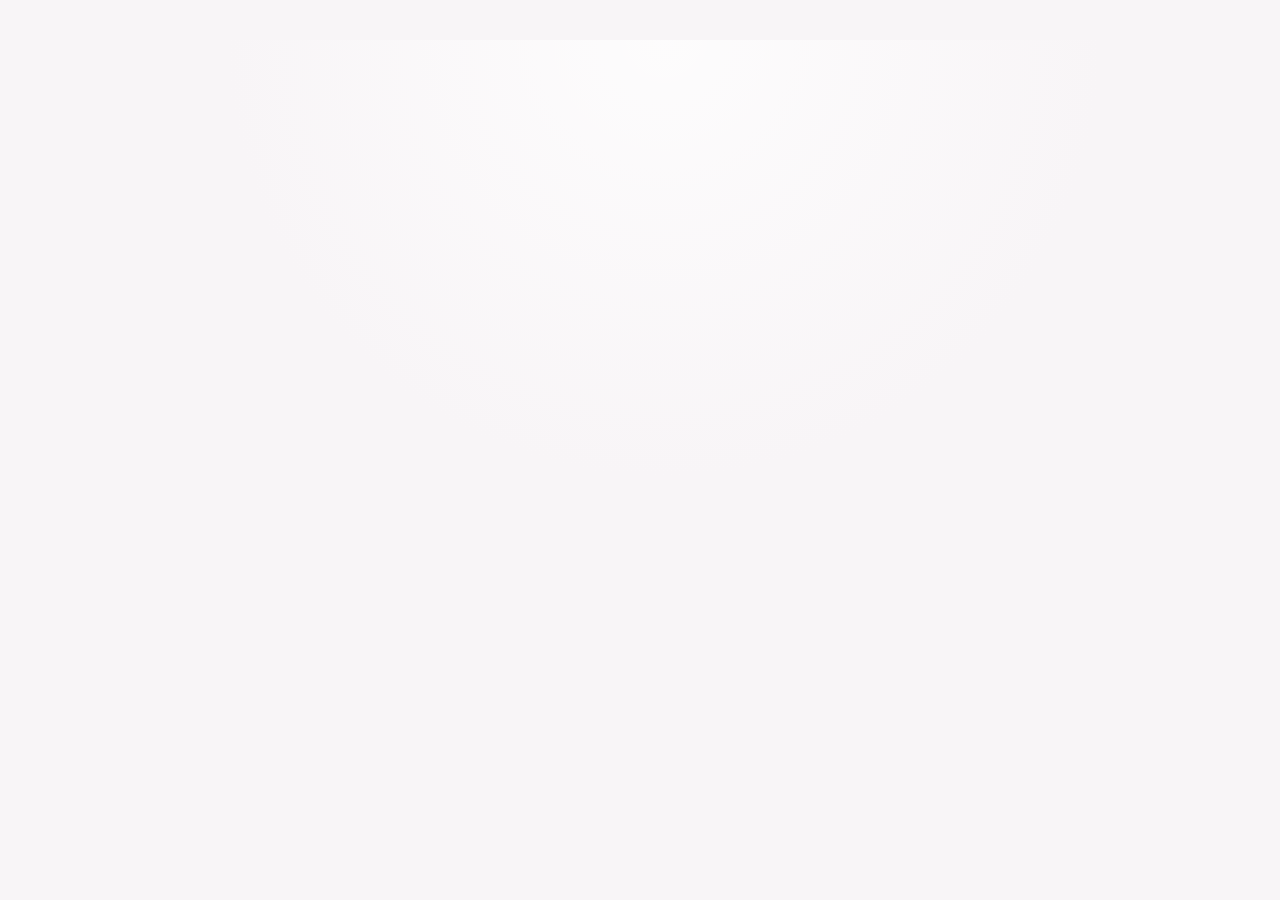
==== index.html @ 5f078c15 "베타 피드백 18건 반영 — 사진 편집·알림·DM·보관·피드 개선 (anti@559e773) Co-Authored-By: Claude Fable 5 <noreply@anthropi" ====
<!doctype html>
<html lang="ko">
  <head>
    <meta charset="utf-8">
    <meta name="viewport" content="width=device-width, initial-scale=1, viewport-fit=cover, interactive-widget=resizes-content">
    <meta name="theme-color" content="#f8f5f7">
    <meta name="apple-mobile-web-app-capable" content="yes">
    <meta name="apple-mobile-web-app-title" content="blur">
    <meta name="apple-mobile-web-app-status-bar-style" content="default">
    <title>blur</title>
    <link rel="manifest" href="./manifest.webmanifest">
    <link rel="icon" href="./assets/icon.svg" type="image/svg+xml">
    <link rel="preconnect" href="https://fonts.googleapis.com">
    <link rel="preconnect" href="https://fonts.gstatic.com" crossorigin>
    <link href="https://fonts.googleapis.com/css2?family=Poppins:wght@600;700&family=Quicksand:wght@500;600;700&family=Noto+Sans+KR:wght@300;400;500;600;700&display=swap" rel="stylesheet">
    <link rel="stylesheet" href="./styles.css">
  </head>
  <body>
    <main id="app" aria-live="polite"></main>
    <input id="photo-input" hidden type="file" accept="image/*" capture="environment">
    <input id="album-input" hidden type="file" accept="image/*">
    <input id="avatar-input" hidden type="file" accept="image/*">
    <script type="module" src="./app.js"></script>
  </body>
</html>
---- styles.css ----
:root {
  color-scheme: light;
  --bg: #f8f5f7;
  --ink: #3c2c36;
  --brand: #4a3540;
  --muted: #8a6f7d;
  --soft: #a48b96;
  --disabled: #b3a2ab;
  --accent: #e079b4;
  --point: #b06a92;
  --deep: #b3568b;
  --success: #6aa392;
  --danger: #c04545;
  --pastel: #c6f2e6;
  --pastel-deep: #a3e8d3;
  --pastel-ink: #34796a;
  --pastel-pink: #f6c2d7;
  --card: rgba(255, 255, 255, .68);
  --card-strong: rgba(255, 255, 255, .9);
  --line: rgba(255, 255, 255, .82);
  --shadow: 0 18px 44px rgba(150, 90, 130, .2);
  --soft-shadow: 0 10px 26px rgba(150, 90, 130, .14);
  --tab-h: 86px;
  --phone-w: 390px;
  --phone-h: 844px;

  /* ── 타이포 토큰 (여기서 폰트/크기 조정) ── */
  --font-display: Poppins, "Noto Sans KR", sans-serif;
  --font-round: Quicksand, "Noto Sans KR", sans-serif;
  --font-body: "Noto Sans KR", system-ui, -apple-system, BlinkMacSystemFont, "Segoe UI", sans-serif;
  --fs-logo: 22px;
  --fs-title: 22px;
  --fs-topic: 22px;
  --fs-name: 14px;
  --fs-caption: 12.5px;

  font-family: var(--font-body);
}

* {
  box-sizing: border-box;
  -webkit-tap-highlight-color: transparent;
}

html,
body {
  min-height: 100%;
  margin: 0;
  background: var(--bg);
  color: var(--ink);
}

body {
  overflow: hidden;
}

button,
input,
textarea {
  font: inherit;
}

button {
  border: 0;
}

button:disabled {
  cursor: default;
}

input,
textarea {
  color: var(--ink);
}

::-webkit-scrollbar {
  display: none;
}

#app {
  width: 100vw;
  min-height: 100svh;
  display: grid;
  place-items: center;
  overflow: hidden;
  background:
    radial-gradient(circle at 50% 0%, rgba(255, 255, 255, .7), rgba(248, 245, 247, .1) 42%),
    var(--bg);
}

.phone {
  position: relative;
  width: min(100vw, var(--phone-w));
  min-width: 0;
  height: 100svh;
  max-height: var(--phone-h);
  overflow: hidden;
  background:
    linear-gradient(rgba(255, 255, 255, .76), rgba(255, 255, 255, .76)),
    url("./assets/reference-1783339192851.png") center / cover;
  box-shadow: 0 30px 80px rgba(150, 90, 130, .22);
}

.screen {
  position: absolute;
  inset: 0;
  display: flex;
  flex-direction: column;
  animation: riseIn .28s ease both;
  min-width: 0;
}

/* 같은 화면을 다시 그릴 때(칩 선택, 토글 등)는 진입 애니메이션을 끔 — 화면 떨림 방지 */
.phone.no-anim .screen,
.phone.no-anim .overlay,
.phone.no-anim .sheet,
.phone.no-anim .dim,
.phone.no-anim .welcome-hero,
.phone.no-anim .welcome-auth {
  animation: none;
}

.screen-scroll {
  flex: 1;
  overflow-y: auto;
  padding-bottom: calc(var(--tab-h) + env(safe-area-inset-bottom, 0px));
  overscroll-behavior: contain;
}

.topbar {
  flex: none;
  display: flex;
  align-items: center;
  justify-content: space-between;
  gap: 12px;
  padding: calc(56px + env(safe-area-inset-top, 0px)) 22px 0;
}

.topbar.centered {
  justify-content: center;
  text-align: center;
}

.overlay-title {
  color: var(--brand);
  font-family: var(--font-display);
  font-size: 15px;
  font-weight: 600;
}

.brand {
  font-family: var(--font-display);
  font-weight: 600;
  letter-spacing: 0;
  color: var(--brand);
}

.brand.logo {
  font-size: var(--fs-logo);
}

.hub-date {
  flex: none;
  color: var(--point);
  font-size: 10.5px;
  font-weight: 700;
  letter-spacing: .14em;
  text-align: center;
}

/* ── 오늘의 허브 강조 카드 (베타 피드백 7) ── */
.hub-card {
  margin: 14px 26px 0;
  padding: 13px 18px 15px;
  border-radius: 20px;
  text-align: center;
  background: linear-gradient(135deg, rgba(255, 255, 255, .88), rgba(246, 194, 215, .38));
  border: 1.5px solid rgba(224, 121, 180, .34);
  box-shadow: var(--soft-shadow);
}

.hub-kicker {
  display: inline-flex;
  align-items: center;
  gap: 6px;
  padding: 4px 11px;
  border-radius: 999px;
  background: var(--accent);
  color: #fff;
  font-size: 9.5px;
  font-weight: 800;
  letter-spacing: .12em;
}

.hub-kicker::before {
  content: "";
  width: 5px;
  height: 5px;
  border-radius: 50%;
  background: #fff;
  opacity: .9;
}

.hub-topic {
  margin-top: 7px;
  color: var(--ink);
  font-size: 19px;
  font-weight: 500;
  line-height: 1.35;
}

.title {
  margin: 0;
  color: var(--brand);
  font-family: var(--font-display);
  font-size: var(--fs-title);
  font-weight: 600;
  letter-spacing: 0;
}

/* '전체' 탭 상단 주제 (가운데 정렬) */
.topic-sub {
  padding: 6px 30px 0;
  text-align: center;
  color: var(--muted);
  font-size: 13px;
  font-weight: 400;
  line-height: 1.4;
}

.subtitle {
  margin-top: 5px;
  color: var(--muted);
  font-size: 12px;
}

.icon-btn,
.round-btn {
  display: inline-flex;
  align-items: center;
  justify-content: center;
  border-radius: 999px;
  cursor: pointer;
}

.icon-btn {
  width: 42px;
  height: 42px;
  background: var(--brand);
  color: #fff;
  box-shadow: 0 6px 16px rgba(74, 53, 64, .3);
}

/* 사진 올리기 — 노란 원형 + 버튼 (베타 피드백 13) */
.icon-btn.plus {
  background: #ffd23f;
  color: #5a4420;
  font-size: 24px;
  font-weight: 600;
  line-height: 1;
  box-shadow: 0 8px 20px rgba(255, 196, 60, .5);
}

/* 알림 종 (베타 피드백 8) */
.icon-btn.bell {
  position: relative;
  background: rgba(255, 255, 255, .78);
  color: var(--brand);
  border: 1px solid rgba(74, 53, 64, .12);
  box-shadow: none;
}

.bell-dot {
  position: absolute;
  top: 8px;
  right: 9px;
  width: 8px;
  height: 8px;
  border-radius: 50%;
  background: var(--accent);
  box-shadow: 0 0 0 2px #fff;
}

.icon-btn.bell.ring svg {
  transform-origin: 50% 15%;
  animation: bell-ring 1.3s ease both;
}

@keyframes bell-ring {
  0%, 100% { transform: rotate(0); }
  12% { transform: rotate(16deg); }
  28% { transform: rotate(-13deg); }
  44% { transform: rotate(9deg); }
  60% { transform: rotate(-6deg); }
  76% { transform: rotate(3deg); }
}

.ghost-icon {
  display: inline-flex;
  align-items: center;
  justify-content: center;
  width: 36px;
  height: 36px;
  border-radius: 50%;
  background: rgba(255, 255, 255, .76);
  color: var(--brand);
  border: 1px solid rgba(74, 53, 64, .12);
  cursor: pointer;
}

.btn {
  display: inline-flex;
  align-items: center;
  justify-content: center;
  min-height: 48px;
  border-radius: 999px;
  padding: 0 18px;
  background: linear-gradient(140deg, var(--pastel), var(--pastel-deep));
  color: var(--pastel-ink);
  font-size: 14.5px;
  font-weight: 600;
  cursor: pointer;
  box-shadow: 0 10px 24px rgba(74, 53, 64, .26);
  transition: transform .16s ease, background .16s ease, opacity .16s ease;
}

.btn:active {
  transform: translateY(1px);
}

.btn.secondary {
  background: rgba(255, 255, 255, .74);
  color: var(--brand);
  border: 1px solid rgba(74, 53, 64, .17);
  box-shadow: none;
}

.btn.soft {
  min-height: 36px;
  padding: 0 14px;
  background: rgba(224, 121, 180, .14);
  color: var(--deep);
  box-shadow: none;
  font-size: 12px;
}

.btn.danger {
  background: var(--danger);
  box-shadow: 0 10px 24px rgba(192, 69, 69, .22);
}

.btn:disabled,
.btn.disabled {
  background: rgba(74, 53, 64, .18);
  color: rgba(255, 255, 255, .82);
  box-shadow: none;
}

.input,
.textarea {
  width: 100%;
  border: 1px solid rgba(74, 53, 64, .14);
  outline: none;
  background: rgba(255, 255, 255, .84);
  border-radius: 16px;
  padding: 13px 16px;
  font-size: 13.5px;
}

.input.pill {
  border-radius: 999px;
}

.hint {
  margin-top: 7px;
  color: var(--soft);
  font-size: 11.5px;
}

.hint.good {
  color: var(--success);
}

.hint.bad {
  color: var(--danger);
}

.welcome {
  justify-content: center;
  padding: calc(38px + env(safe-area-inset-top, 0px)) 30px calc(38px + env(safe-area-inset-bottom, 0px));
  text-align: center;
  background: url("./assets/blur1.jpg") center / cover no-repeat, var(--bg);
}

.welcome-hero {
  margin: 0 auto 28px;
  max-width: 300px;
  color: var(--brand);
  font-family: var(--font-body);
  font-size: 20px;
  font-weight: 300;
  line-height: 1.5;
  letter-spacing: .2px;
  animation: splash-rise 1s cubic-bezier(.22, 1, .36, 1) both;
}

.welcome-brand {
  font-family: var(--font-display);
  font-size: 38px;
  font-weight: 600;
  color: var(--brand);
}

.welcome-tap {
  color: var(--soft);
  font-size: 12.5px;
  font-weight: 500;
  animation: tap-pulse 1.8s ease-in-out infinite;
}

.welcome-auth {
  animation: splash-rise .5s cubic-bezier(.22, 1, .36, 1) both;
}

@keyframes splash-rise {
  from {
    opacity: 0;
    filter: blur(10px);
    transform: translateY(8px);
  }
  to {
    opacity: 1;
    filter: blur(0);
    transform: none;
  }
}

@keyframes tap-pulse {
  0%, 100% {
    opacity: .45;
  }
  50% {
    opacity: .9;
  }
}

.auth-card {
  margin: auto 22px;
  padding: 24px 20px;
  border-radius: 24px;
  background: rgba(255, 255, 255, .72);
  border: 1px solid rgba(255, 255, 255, .88);
  box-shadow: var(--shadow);
  backdrop-filter: blur(14px);
}

.auth-card h1 {
  margin: 0 0 8px;
  color: var(--brand);
  font-family: Poppins, "Noto Sans KR", sans-serif;
  font-size: 25px;
}

.auth-stack {
  display: grid;
  gap: 12px;
  margin-top: 18px;
}

.divider {
  display: grid;
  grid-template-columns: 1fr auto 1fr;
  align-items: center;
  gap: 12px;
  color: var(--soft);
  font-size: 11px;
}

.divider::before,
.divider::after {
  content: "";
  height: 1px;
  background: rgba(74, 53, 64, .12);
}

.social {
  position: relative;
  justify-content: center;
  gap: 9px;
  box-shadow: none;
}

.social-mark {
  display: inline-grid;
  width: 18px;
  height: 18px;
  place-items: center;
  border-radius: 999px;
  background: rgba(0, 0, 0, .09);
  font-family: Quicksand, sans-serif;
  font-size: 11px;
  font-weight: 700;
}

.kakao {
  background: #fee500;
  color: #191919;
}

.naver {
  background: #03c75a;
  color: #fff;
}

.google {
  background: #fff;
  color: #3c4043;
  border: 1px solid rgba(60, 64, 67, .14);
}

.home-carousel {
  flex: 1;
  display: flex;
  align-items: center;
  gap: 16px;
  overflow-x: auto;
  overflow-y: hidden;
  scroll-snap-type: x mandatory;
  padding: 10px 35px;
  width: 100%;
  min-width: 0;
}

.home-slide {
  flex: 0 0 320px;
  scroll-snap-align: center;
}

.post-card {
  overflow: hidden;
}

.media-frame {
  position: relative;
  width: 100%;
  overflow: hidden;
  border: 1px solid rgba(255, 255, 255, .76);
  background: rgba(255, 255, 255, .38);
  box-shadow: var(--shadow);
  cursor: pointer;
  user-select: none;
}

.media-frame.large {
  border-radius: 24px;
}

.media-frame.small {
  border-radius: 18px;
  box-shadow: var(--soft-shadow);
}

.media-frame.square {
  aspect-ratio: 1;
  border-radius: 14px;
  box-shadow: inset 0 0 0 1px rgba(255, 255, 255, .52);
}

/* blur 해제는 재렌더 없이 클래스만 바뀌므로 이 transition이 그대로 재생된다 — 서서히 선명해짐 */
.media-content {
  position: absolute;
  inset: 0;
  display: grid;
  gap: 2px;
  transform: scale(1.15);
  filter: var(--tone, saturate(1));
  transition: filter 2.4s cubic-bezier(.25, 1, .4, 1), transform 2.4s cubic-bezier(.25, 1, .4, 1);
}

.media-img {
  position: absolute;
  inset: 0;
  width: 100%;
  height: 100%;
  object-fit: cover;
  transform: scale(1.08);
  filter: var(--tone, saturate(1));
  transition: filter 2.4s cubic-bezier(.25, 1, .4, 1), transform 2.4s cubic-bezier(.25, 1, .4, 1);
}

.blurred .media-content,
.blurred .media-img {
  filter: blur(29px) var(--tone, saturate(1));
}

.revealed .media-content,
.revealed .media-img {
  filter: blur(0) var(--tone, saturate(1));
  transform: scale(1.02);
}

.media-overlay {
  position: absolute;
  inset: 0;
  display: flex;
  flex-direction: column;
  align-items: center;
  justify-content: center;
  gap: 12px;
  pointer-events: none;
  transition: opacity .9s ease;
}

.revealed .media-overlay {
  opacity: 0;
}

.avatar-chip {
  display: grid;
  width: 52px;
  height: 52px;
  place-items: center;
  overflow: hidden;
  border-radius: 50%;
  background: rgba(255, 255, 255, .82);
  color: #fff;
  font-size: 18px;
  font-weight: 700;
  box-shadow: 0 6px 18px rgba(58, 42, 52, .28), inset 0 0 0 2px rgba(255, 255, 255, .85);
}

.avatar-chip img {
  width: 100%;
  height: 100%;
  object-fit: cover;
}

.photo-label {
  position: absolute;
  left: 10px;
  bottom: 10px;
  padding: 4px 9px;
  border-radius: 7px;
  background: rgba(255, 255, 255, .62);
  color: rgba(60, 35, 20, .66);
  font: 600 10px ui-monospace, Menlo, monospace;
}

.post-meta {
  display: flex;
  align-items: baseline;
  justify-content: space-between;
  gap: 10px;
  margin-top: 11px;
  padding: 0 4px;
}

.post-name {
  color: var(--ink);
  font-size: var(--fs-name);
  font-weight: 600;
}

/* '전체' 탭 카드 이름 (더 작게) */
.post-name.sm {
  font-size: 11.5px;
}

/* 메시지(댓글) 아이콘 버튼 */
.msg-btn {
  display: inline-flex;
  align-items: center;
  justify-content: center;
  width: 30px;
  height: 30px;
  border-radius: 50%;
  background: rgba(255, 255, 255, .66);
  color: var(--point);
  border: 1px solid rgba(74, 53, 64, .1);
  cursor: pointer;
  flex: none;
}

.msg-btn.sm {
  width: 26px;
  height: 26px;
}

.msg-btn:active {
  transform: scale(.94);
}

.post-time {
  color: var(--soft);
  font-size: 11.5px;
  font-weight: 400;
}

/* 사진 우측 하단 첫 댓글 미리보기 (베타 피드백 16) */
.meta-actions {
  display: flex;
  align-items: center;
  gap: 6px;
  min-width: 0;
}

.comment-preview {
  max-width: 138px;
  overflow: hidden;
  text-overflow: ellipsis;
  white-space: nowrap;
  background: transparent;
  color: var(--muted);
  font-size: 11px;
  text-align: right;
  cursor: pointer;
  padding: 0;
}

.comment-preview b {
  color: var(--ink);
  font-weight: 600;
}

.comment-preview.sm {
  max-width: 64px;
  font-size: 10px;
}

.text-link {
  color: var(--soft);
  font-size: 11.5px;
  font-weight: 600;
  cursor: pointer;
  white-space: nowrap;
  background: transparent;
}

.caption {
  margin-top: 4px;
  padding: 0 4px;
  color: var(--muted);
  font-size: var(--fs-caption);
}

.dots {
  display: flex;
  align-items: center;
  justify-content: center;
  gap: 7px;
  padding-bottom: calc(14px + var(--tab-h) + env(safe-area-inset-bottom, 0px));
}

.dot {
  width: 7px;
  height: 7px;
  border-radius: 999px;
  background: rgba(74, 53, 64, .16);
  transition: all .25s ease;
  flex: none;
}

.dot.active {
  width: 22px;
  background: var(--accent);
}

/* 친구(사진)가 많아지면 점 대신 얇은 진행 바로 유연하게 전환 */
.progress-track {
  position: relative;
  width: 120px;
  height: 3px;
  border-radius: 999px;
  background: rgba(74, 53, 64, .14);
  overflow: hidden;
}

.progress-thumb {
  position: absolute;
  top: 0;
  height: 100%;
  border-radius: 999px;
  background: var(--accent);
  transition: left .2s ease;
}

.progress-count {
  margin-left: 10px;
  color: var(--soft);
  font: 700 11px var(--font-round);
}

.masonry {
  display: grid;
  grid-template-columns: 1fr 1fr;
  align-items: start;
  gap: 12px;
  padding: 14px 20px 100px;
}

.masonry-col {
  display: grid;
  gap: 14px;
}

.section {
  padding: 14px 22px 0;
}

.section-title {
  margin: 0 4px 7px;
  color: var(--muted);
  font-family: var(--font-body);
  font-size: 12px;
  font-weight: 600;
  letter-spacing: .2px;
}

.row-list {
  display: grid;
  gap: 8px;
}

.person-row {
  display: flex;
  align-items: center;
  gap: 12px;
  min-height: 66px;
  padding: 11px 14px;
  border: 1px solid var(--line);
  border-radius: 18px;
  background: rgba(255, 255, 255, .62);
  backdrop-filter: blur(10px);
}

.person-row.hot {
  background: rgba(224, 121, 180, .1);
  border-color: rgba(224, 121, 180, .18);
}

.avatar {
  flex: none;
  display: grid;
  place-items: center;
  width: 42px;
  height: 42px;
  overflow: hidden;
  border-radius: 50%;
  background: var(--point);
  color: #fff;
  font-weight: 800;
}

.avatar img {
  width: 100%;
  height: 100%;
  object-fit: cover;
}

.person-main {
  min-width: 0;
  flex: 1;
}

.person-name {
  color: var(--ink);
  font-size: 13.5px;
  font-weight: 600;
}

.person-id {
  margin-top: 2px;
  color: var(--muted);
  font-family: Quicksand, "Noto Sans KR", sans-serif;
  font-size: 11px;
  font-weight: 600;
}

.mini-btn {
  flex: none;
  min-height: 32px;
  border-radius: 999px;
  padding: 0 13px;
  background: var(--brand);
  color: #fff;
  font-size: 11.5px;
  font-weight: 600;
  cursor: pointer;
}

.mini-btn.ghost {
  background: rgba(255, 255, 255, .72);
  color: var(--brand);
  border: 1px solid rgba(74, 53, 64, .18);
}

/* 친구 요청/추가 — 작은 기호 버튼 */
.act-btn {
  display: inline-flex;
  align-items: center;
  justify-content: center;
  width: 32px;
  height: 32px;
  border-radius: 50%;
  font-size: 15px;
  line-height: 1;
  cursor: pointer;
  flex: none;
  border: 1px solid transparent;
  transition: transform .12s ease, opacity .12s ease;
}

.act-btn:active {
  transform: scale(.92);
}

.act-btn.accept {
  background: linear-gradient(140deg, var(--pastel), var(--pastel-deep));
  color: var(--pastel-ink);
}

.act-btn.decline {
  background: rgba(255, 255, 255, .72);
  color: var(--muted);
  border-color: rgba(74, 53, 64, .16);
}

.act-btn.add {
  background: rgba(224, 121, 180, .16);
  color: var(--deep);
}

.act-btn.sent {
  background: rgba(255, 255, 255, .6);
  color: var(--soft);
  border-color: rgba(74, 53, 64, .14);
  font-size: 13px;
}

.profile-head {
  display: flex;
  align-items: center;
  gap: 14px;
  padding: 16px 26px 0;
}

.profile-avatar {
  flex: none;
  display: grid;
  width: 58px;
  height: 58px;
  place-items: center;
  overflow: hidden;
  border-radius: 50%;
  color: #fff;
  font-size: 20px;
  font-weight: 800;
}

.profile-avatar img {
  width: 100%;
  height: 100%;
  object-fit: cover;
}

.profile-name {
  color: var(--ink);
  font-size: 18px;
  font-weight: 700;
}

.profile-sub {
  color: var(--muted);
  font: 700 12px Quicksand, "Noto Sans KR", sans-serif;
}

.glass-card {
  border: 1px solid rgba(255, 255, 255, .82);
  border-radius: 20px;
  background: rgba(255, 255, 255, .62);
  backdrop-filter: blur(12px);
}

.stats-card {
  margin: 18px 22px 0;
  padding: 16px 18px;
}

.stat-num {
  font: 800 26px Quicksand, sans-serif;
  color: var(--brand);
}

/* ── 룸 탭: 프로필 세로 중앙 구성 ── */
.room-head {
  display: flex;
  flex-direction: column;
  align-items: center;
  gap: 4px;
  padding: 6px 26px 0;
}

.room-avatar {
  width: 84px;
  height: 84px;
  font-size: 30px;
  margin-bottom: 8px;
}

.room-name {
  color: var(--ink);
  font-family: var(--font-body);
  font-size: 17px;
  font-weight: 500;
}

.room-id {
  color: var(--muted);
  font: 700 12.5px var(--font-round);
}

.room-bio {
  margin: 10px auto 0;
  max-width: 260px;
  color: var(--ink);
  font-size: 13px;
  line-height: 1.55;
  text-align: center;
}

button.room-bio.empty {
  color: var(--soft);
  background: rgba(255, 255, 255, .5);
  border: 1px dashed rgba(74, 53, 64, .18);
  border-radius: 999px;
  padding: 7px 14px;
  cursor: pointer;
}

.room-actions {
  display: flex;
  gap: 8px;
  margin-top: 12px;
}

/* 오늘 열람 통계 — 작고 담백하게 */
.room-stat {
  margin: 16px auto 0;
  display: inline-flex;
  align-items: center;
  gap: 7px;
  padding: 8px 14px;
  border-radius: 999px;
  background: rgba(255, 255, 255, .6);
  border: 1px solid rgba(255, 255, 255, .82);
  color: var(--muted);
  font-size: 11.5px;
}

.room-stat b {
  color: var(--pastel-ink);
  font: 800 13px var(--font-round);
}

.grid-title {
  display: flex;
  align-items: baseline;
  justify-content: space-between;
  gap: 12px;
  padding: 20px 26px 8px;
}

.hint-line {
  color: var(--soft);
  font-size: 10.5px;
}

.photo-grid {
  display: grid;
  grid-template-columns: repeat(3, 1fr);
  gap: 10px;
  padding: 0 22px 100px;
}

/* ── 하단 플로팅 도크 (작고 귀엽게) ── */
.tabbar {
  position: absolute;
  left: 50%;
  transform: translateX(-50%);
  bottom: calc(16px + env(safe-area-inset-bottom, 0px));
  z-index: 40;
  display: flex;
  gap: 4px;
  padding: 7px 10px;
  border-radius: 999px;
  border: 1px solid rgba(255, 255, 255, .9);
  background: rgba(255, 255, 255, .78);
  backdrop-filter: blur(18px);
  box-shadow: 0 12px 30px rgba(150, 90, 130, .22);
}

.tab {
  display: flex;
  flex-direction: column;
  align-items: center;
  justify-content: center;
  gap: 3px;
  width: 52px;
  height: 46px;
  border-radius: 999px;
  color: var(--disabled);
  cursor: pointer;
  background: transparent;
  transition: color .16s ease, background .16s ease;
}

.tab i {
  display: none;
}

.tab.active {
  color: var(--pastel-ink);
  background: linear-gradient(140deg, var(--pastel), var(--pastel-deep));
  box-shadow: 0 8px 18px rgba(111, 199, 173, .4);
}

.overlay {
  position: absolute;
  inset: 0;
  z-index: 90;
  display: flex;
  flex-direction: column;
  background:
    linear-gradient(rgba(255, 255, 255, .82), rgba(255, 255, 255, .82)),
    url("./assets/reference-1783339192851.png") center / cover;
  animation: riseIn .26s ease both;
}

.dim {
  position: absolute;
  inset: 0;
  z-index: 85;
  background: rgba(58, 42, 52, .36);
  backdrop-filter: blur(3px);
  animation: fadeIn .2s ease both;
}

.sheet {
  position: absolute;
  left: 0;
  right: 0;
  bottom: 0;
  z-index: 100;
  max-height: 72svh;
  overflow-y: auto;
  padding: 12px 22px calc(24px + env(safe-area-inset-bottom, 0px));
  border-radius: 28px 28px 0 0;
  background: rgba(255, 251, 253, .97);
  box-shadow: 0 -10px 40px rgba(80, 40, 65, .2);
  animation: sheetUp .28s cubic-bezier(.22, 1, .36, 1) both;
}

.handle {
  width: 40px;
  height: 4px;
  margin: 0 auto 18px;
  border-radius: 999px;
  background: rgba(74, 53, 64, .2);
}

.comment-row {
  display: flex;
  gap: 9px;
  margin-bottom: 10px;
}

.comment-bubble {
  max-width: 78%;
  padding: 9px 12px;
  border-radius: 15px;
  background: rgba(74, 53, 64, .07);
  color: var(--ink);
  font-size: 12px;
  line-height: 1.5;
}

.comment-row.mine {
  justify-content: flex-end;
}

.comment-row.mine .comment-bubble {
  background: rgba(224, 121, 180, .18);
}

/* 댓글 작성자 표시 (프로필 + 아이디) */
.comment-item {
  display: flex;
  gap: 10px;
  margin-bottom: 14px;
}

.comment-item.mine {
  flex-direction: row-reverse;
}

.comment-body {
  min-width: 0;
  max-width: 78%;
}

.comment-head {
  display: flex;
  align-items: baseline;
  gap: 6px;
  margin-bottom: 4px;
}

.comment-item.mine .comment-head {
  flex-direction: row-reverse;
}

.comment-author {
  color: var(--ink);
  font-size: 12px;
  font-weight: 700;
}

.comment-handle {
  color: var(--soft);
  font: 600 10.5px var(--font-round);
}

.comment-item .comment-bubble {
  max-width: 100%;
}

.comment-del {
  background: transparent;
  color: var(--soft);
  font-size: 11px;
  padding: 0 4px;
  cursor: pointer;
}

/* ── 1:1 대화 (베타 피드백 14) ── */
.chat-scroll {
  flex: 1;
  overflow-y: auto;
  display: flex;
  flex-direction: column;
  gap: 10px;
  padding: 16px 18px;
  overscroll-behavior: contain;
}

.dm-row {
  display: flex;
  align-items: flex-end;
  gap: 8px;
}

.dm-row .avatar {
  width: 30px;
  height: 30px;
  font-size: 12px;
}

.dm-row.mine {
  justify-content: flex-end;
}

.dm-bubble {
  max-width: 72%;
  padding: 10px 13px;
  border-radius: 16px 16px 16px 5px;
  background: rgba(255, 255, 255, .86);
  border: 1px solid rgba(74, 53, 64, .08);
  color: var(--ink);
  font-size: 13px;
  line-height: 1.5;
  word-break: break-word;
}

.dm-row.mine .dm-bubble {
  background: linear-gradient(140deg, var(--pastel), var(--pastel-deep));
  color: var(--pastel-ink);
  border: 0;
  border-radius: 16px 16px 5px 16px;
}

.chat-input-row {
  flex: none;
  display: flex;
  align-items: center;
  gap: 8px;
  padding: 10px 16px calc(14px + env(safe-area-inset-bottom, 0px));
  background: rgba(255, 255, 255, .72);
  border-top: 1px solid rgba(74, 53, 64, .07);
}

.unread-badge {
  flex: none;
  display: inline-grid;
  place-items: center;
  min-width: 21px;
  height: 21px;
  padding: 0 6px;
  border-radius: 999px;
  background: var(--accent);
  color: #fff;
  font-size: 10.5px;
  font-weight: 800;
}

.tab-dot {
  position: absolute;
  top: 7px;
  right: 11px;
  width: 7px;
  height: 7px;
  border-radius: 50%;
  background: var(--accent);
  box-shadow: 0 0 0 2px rgba(255, 255, 255, .9);
}

.chip-row {
  display: flex;
  flex-wrap: wrap;
  gap: 8px;
}

.chip {
  min-height: 30px;
  display: inline-flex;
  align-items: center;
  border: 1px solid rgba(74, 53, 64, .12);
  border-radius: 999px;
  padding: 0 12px;
  background: rgba(255, 255, 255, .68);
  color: var(--muted);
  font-family: var(--font-body);
  font-size: 11.5px;
  font-weight: 600;
  cursor: pointer;
}

.chip.active {
  background: linear-gradient(140deg, var(--pastel), var(--pastel-deep));
  color: var(--pastel-ink);
  border-color: transparent;
}

.upload-grid {
  display: grid;
  grid-template-columns: repeat(3, 1fr);
  gap: 10px;
}

.gallery-tile,
.camera-tile {
  position: relative;
  aspect-ratio: 1;
  overflow: hidden;
  border-radius: 16px;
  cursor: pointer;
}

.camera-tile {
  display: flex;
  flex-direction: column;
  align-items: center;
  justify-content: center;
  gap: 5px;
  border: 1.5px dashed rgba(74, 53, 64, .28);
  background: rgba(255, 255, 255, .66);
  color: var(--muted);
  font-weight: 800;
}

.tile-check {
  position: absolute;
  top: 7px;
  right: 7px;
  display: grid;
  width: 20px;
  height: 20px;
  place-items: center;
  border-radius: 50%;
  background: var(--brand);
  color: #fff;
  font-size: 11px;
  opacity: 0;
}

.gallery-tile.selected {
  box-shadow: inset 0 0 0 3px var(--brand);
}

.gallery-tile.selected .tile-check {
  opacity: 1;
}

.fixed-cta {
  position: absolute;
  left: 0;
  right: 0;
  bottom: 0;
  z-index: 2;
  padding: 16px 22px calc(28px + env(safe-area-inset-bottom, 0px));
  background: linear-gradient(to top, rgba(255, 250, 253, .98), rgba(255, 250, 253, 0));
}

.toggle {
  position: relative;
  flex: none;
  width: 46px;
  height: 27px;
  border-radius: 999px;
  background: rgba(74, 53, 64, .18);
  cursor: pointer;
  transition: background .2s ease;
}

.toggle::after {
  content: "";
  position: absolute;
  top: 3px;
  left: 3px;
  width: 21px;
  height: 21px;
  border-radius: 50%;
  background: #fff;
  box-shadow: 0 2px 6px rgba(0, 0, 0, .18);
  transition: left .2s ease;
}

.toggle.on {
  background: var(--brand);
}

.toggle.on::after {
  left: 22px;
}

.setting-row {
  display: flex;
  align-items: center;
  justify-content: space-between;
  gap: 14px;
  padding: 13px 16px;
  border: 1px solid rgba(255, 255, 255, .86);
  border-radius: 16px;
  background: rgba(255, 255, 255, .7);
  backdrop-filter: blur(10px);
}

.badge {
  display: inline-flex;
  align-items: center;
  min-height: 22px;
  border-radius: 999px;
  padding: 0 8px;
  font-size: 9.5px;
  font-weight: 800;
}

.badge.public {
  background: rgba(106, 163, 146, .12);
  color: var(--success);
}

.badge.private {
  background: rgba(74, 53, 64, .08);
  color: var(--muted);
}

.toast {
  position: absolute;
  top: calc(20px + env(safe-area-inset-top, 0px));
  left: 50%;
  z-index: 200;
  max-width: calc(100% - 44px);
  transform: translateX(-50%);
  display: inline-flex;
  align-items: center;
  gap: 8px;
  padding: 11px 18px;
  border-radius: 18px;
  background: rgba(255, 255, 255, .82);
  border: 1px solid rgba(255, 255, 255, .9);
  color: var(--brand);
  font-size: 12.5px;
  font-weight: 700;
  text-align: center;
  backdrop-filter: blur(16px);
  box-shadow: 0 14px 34px rgba(150, 90, 130, .24);
  animation: toastIn 2.6s ease both;
}

.toast::before {
  content: "";
  width: 7px;
  height: 7px;
  border-radius: 999px;
  background: var(--accent);
  flex: none;
}

.busy {
  position: absolute;
  inset: 0;
  z-index: 190;
  display: grid;
  place-items: center;
  background: rgba(255, 251, 253, .78);
  backdrop-filter: blur(8px);
}

.busy-card {
  display: grid;
  gap: 12px;
  justify-items: center;
  padding: 22px;
  border-radius: 20px;
  background: rgba(255, 255, 255, .88);
  box-shadow: var(--shadow);
  color: var(--brand);
  font-size: 13px;
  font-weight: 800;
}

.spinner {
  width: 28px;
  height: 28px;
  border: 3px solid rgba(74, 53, 64, .14);
  border-top-color: var(--brand);
  border-radius: 50%;
  animation: spin .8s linear infinite;
}

.viewer {
  position: absolute;
  inset: 0;
  z-index: 180;
  display: flex;
  flex-direction: column;
  justify-content: center;
  gap: 18px;
  padding: calc(20px + env(safe-area-inset-top, 0px)) 22px calc(26px + env(safe-area-inset-bottom, 0px));
  background: rgba(28, 20, 25, .96);
  color: #fff;
}

.viewer .media-frame {
  box-shadow: none;
}

/* 룸 사진 확대 뷰 — 커지면서 등장, 다시 탭하면 닫힘 (베타 피드백 10) */
.viewer-zoom {
  display: flex;
  flex-direction: column;
  gap: 18px;
  animation: viewer-zoom .34s cubic-bezier(.22, 1, .36, 1) both;
}

.phone.no-anim .viewer-zoom {
  animation: none;
}

@keyframes viewer-zoom {
  from {
    opacity: 0;
    transform: scale(.55);
  }
  to {
    opacity: 1;
    transform: scale(1);
  }
}

.viewer-archive {
  margin: 0 auto;
  min-height: 40px;
  font-size: 12.5px;
}

/* 보관함 (베타 피드백 6) */
.archive-actions {
  display: flex;
  justify-content: center;
  gap: 6px;
  margin-top: 7px;
}

.chip.danger {
  color: var(--danger);
  border-color: rgba(192, 69, 69, .3);
}

/* 업로드 편집 프리뷰 — 드래그/핀치 중 화면 스크롤 방지 (베타 피드백 1) */
.upload-frame {
  touch-action: none;
  cursor: grab;
}

.upload-frame:active {
  cursor: grabbing;
}

.upload-frame img {
  -webkit-user-drag: none;
  user-select: none;
}

.zoom-range {
  width: 100%;
  margin-top: 4px;
  accent-color: var(--accent);
}

.empty {
  display: grid;
  min-height: 180px;
  place-items: center;
  color: var(--soft);
  font-size: 13px;
  text-align: center;
}

/* 오늘 게시 완료 — 직관적인 완료 배지 */
.posted-badge {
  display: inline-grid;
  place-items: center;
  width: 42px;
  height: 42px;
  border-radius: 50%;
  background: rgba(106, 163, 146, .16);
}

.posted-badge .check {
  display: inline-grid;
  place-items: center;
  width: 30px;
  height: 30px;
  border-radius: 50%;
  background: var(--success);
  color: #fff;
  font-size: 15px;
  font-weight: 800;
}

@keyframes riseIn {
  from {
    opacity: 0;
    transform: translateY(12px);
  }
  to {
    opacity: 1;
    transform: translateY(0);
  }
}

@keyframes sheetUp {
  from {
    transform: translateY(100%);
  }
  to {
    transform: translateY(0);
  }
}

@keyframes fadeIn {
  from {
    opacity: 0;
  }
  to {
    opacity: 1;
  }
}

@keyframes spin {
  to {
    transform: rotate(360deg);
  }
}

@keyframes toastIn {
  0% {
    opacity: 0;
    transform: translate(-50%, -8px);
  }
  12%,
  85% {
    opacity: 1;
    transform: translate(-50%, 0);
  }
  100% {
    opacity: 0;
    transform: translate(-50%, -8px);
  }
}

@media (min-width: 520px) {
  body {
    padding: 40px 24px;
    overflow: auto;
  }

  #app {
    min-height: calc(100svh - 80px);
  }

  .phone {
    width: var(--phone-w);
    height: min(var(--phone-h), calc(100svh - 80px));
    border-radius: 44px;
  }
}

@media (max-width: 519px) {
  #app {
    place-items: stretch;
  }

  .phone {
    width: 100vw;
    max-width: none;
    justify-self: stretch;
    box-shadow: none;
  }
}

@media (max-width: 359px) {
  .home-slide {
    flex-basis: 286px;
  }

  .hub-topic {
    font-size: 17px;
  }

  .profile-head {
    padding-left: 20px;
    padding-right: 20px;
  }
}
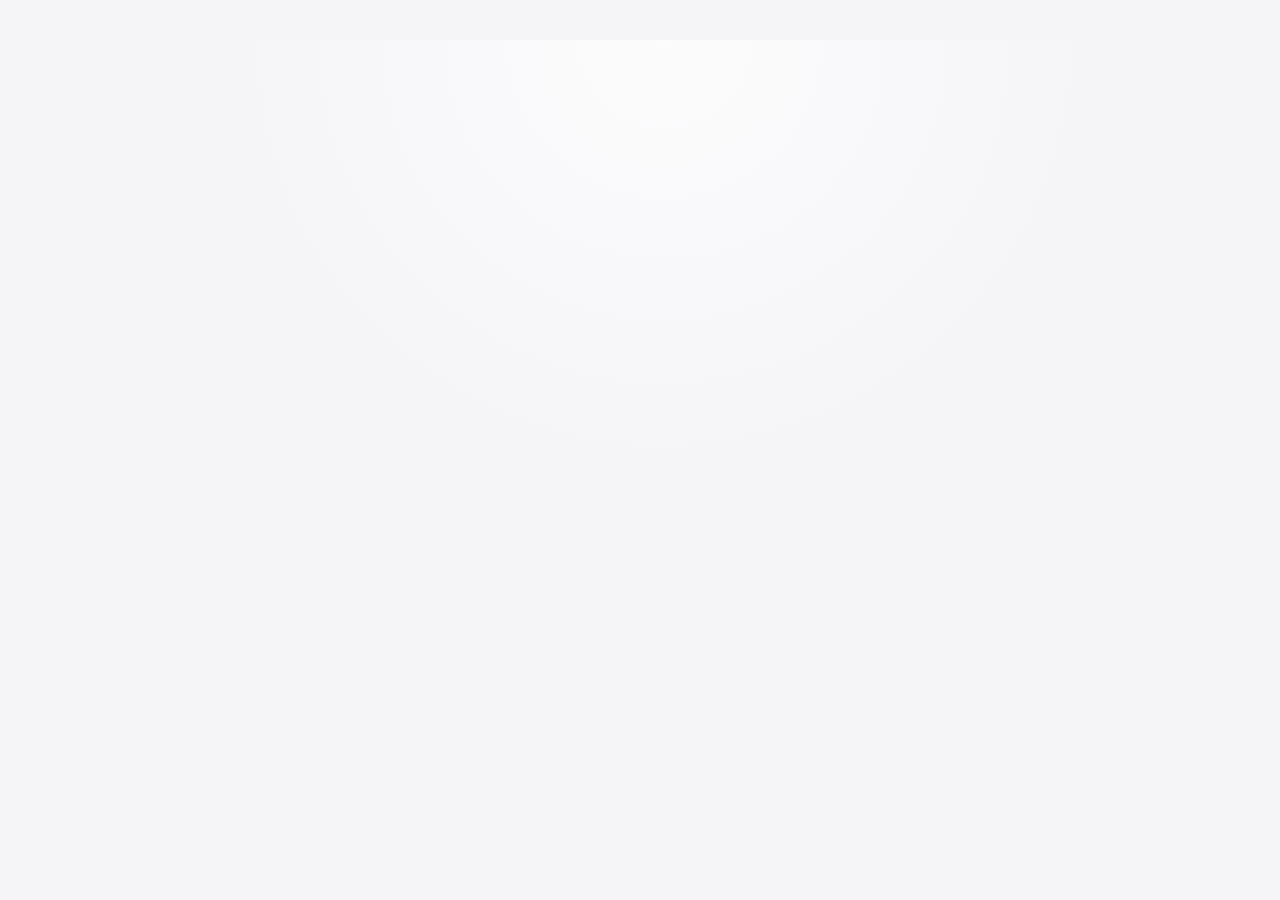
==== commit 3519b8b1: "style: 배경색 #f8f5f7 → #f5f4f7 조정 + 주간 주제(7/17~7/23) 동기화" ====
--- a/index.html
+++ b/index.html
@@ -3,7 +3,7 @@
   <head>
     <meta charset="utf-8">
     <meta name="viewport" content="width=device-width, initial-scale=1, viewport-fit=cover, interactive-widget=resizes-content">
-    <meta name="theme-color" content="#f8f5f7">
+    <meta name="theme-color" content="#f5f4f7">
     <meta name="apple-mobile-web-app-capable" content="yes">
     <meta name="apple-mobile-web-app-title" content="blur">
     <meta name="apple-mobile-web-app-status-bar-style" content="default">
--- a/styles.css
+++ b/styles.css
@@ -1,6 +1,6 @@
 :root {
   color-scheme: light;
-  --bg: #f8f5f7;
+  --bg: #f5f4f7;
   --ink: #3c2c36;
   --brand: #4a3540;
   --muted: #8a6f7d;
@@ -84,7 +84,7 @@
   place-items: center;
   overflow: hidden;
   background:
-    radial-gradient(circle at 50% 0%, rgba(255, 255, 255, .7), rgba(248, 245, 247, .1) 42%),
+    radial-gradient(circle at 50% 0%, rgba(255, 255, 255, .7), rgba(245, 244, 247, .1) 42%),
     var(--bg);
 }
 
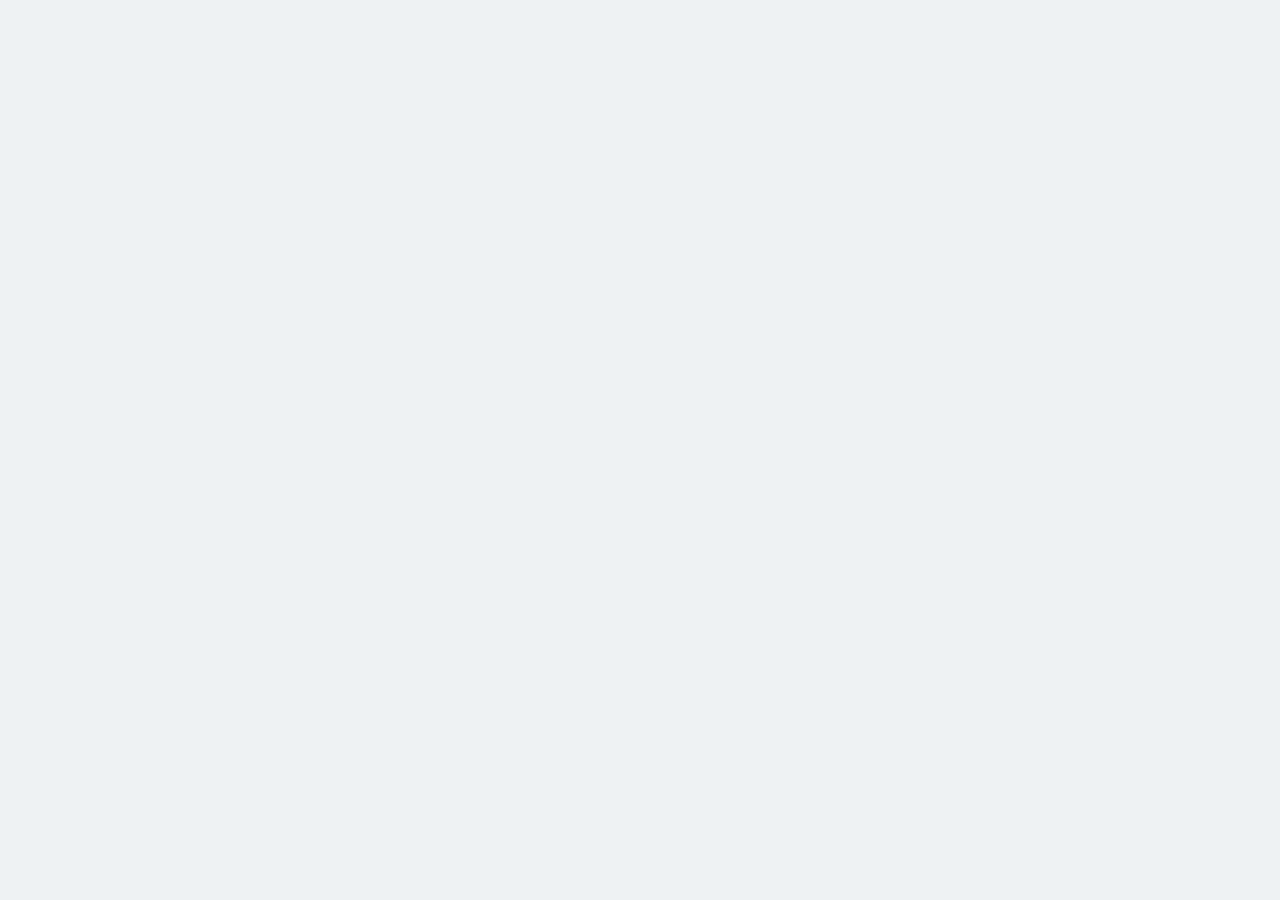
==== commit 15c21a14: "v4 리디자인 + 보안 대공사 + DM 삭제·복구 코드·탈퇴 정리 배포 - 리디자인 v4 9라운드: SF Pro Text, 스카이→민트 배경(커스터마이징),   아트 필터 5종, " ====
--- a/index.html
+++ b/index.html
@@ -3,22 +3,20 @@
   <head>
     <meta charset="utf-8">
     <meta name="viewport" content="width=device-width, initial-scale=1, viewport-fit=cover, interactive-widget=resizes-content">
-    <meta name="theme-color" content="#f5f4f7">
+    <meta name="theme-color" content="#fdfeff">
     <meta name="apple-mobile-web-app-capable" content="yes">
     <meta name="apple-mobile-web-app-title" content="blur">
     <meta name="apple-mobile-web-app-status-bar-style" content="default">
     <title>blur</title>
     <link rel="manifest" href="./manifest.webmanifest">
     <link rel="icon" href="./assets/icon.svg" type="image/svg+xml">
-    <link rel="preconnect" href="https://fonts.googleapis.com">
-    <link rel="preconnect" href="https://fonts.gstatic.com" crossorigin>
-    <link href="https://fonts.googleapis.com/css2?family=Poppins:wght@600;700&family=Quicksand:wght@500;600;700&family=Noto+Sans+KR:wght@300;400;500;600;700&display=swap" rel="stylesheet">
+    <link rel="stylesheet" href="https://cdn.jsdelivr.net/gh/orioncactus/pretendard@v1.3.9/dist/web/variable/pretendardvariable-dynamic-subset.min.css">
     <link rel="stylesheet" href="./styles.css">
   </head>
   <body>
     <main id="app" aria-live="polite"></main>
     <input id="photo-input" hidden type="file" accept="image/*" capture="environment">
-    <input id="album-input" hidden type="file" accept="image/*">
+    <input id="album-input" hidden type="file" accept="image/*,video/*">
     <input id="avatar-input" hidden type="file" accept="image/*">
     <script type="module" src="./app.js"></script>
   </body>
--- a/styles.css
+++ b/styles.css
@@ -1,37 +1,49 @@
+/* blur — 글래스 파스텔 리디자인 v4 (2026-07)
+   언어: 시그니처 그라데이션(스카이→민트) 배경 + SF Pro Text, #7BCFFF + #7BFFBA 투 포인트.
+   크롬의 원형 버튼은 배경 없는 맨 아이콘 — 사진과 내용만 남긴다. */
+
 :root {
   color-scheme: light;
-  --bg: #f5f4f7;
-  --ink: #3c2c36;
-  --brand: #4a3540;
-  --muted: #8a6f7d;
-  --soft: #a48b96;
-  --disabled: #b3a2ab;
-  --accent: #e079b4;
-  --point: #b06a92;
-  --deep: #b3568b;
-  --success: #6aa392;
-  --danger: #c04545;
-  --pastel: #c6f2e6;
-  --pastel-deep: #a3e8d3;
-  --pastel-ink: #34796a;
-  --pastel-pink: #f6c2d7;
-  --card: rgba(255, 255, 255, .68);
-  --card-strong: rgba(255, 255, 255, .9);
-  --line: rgba(255, 255, 255, .82);
-  --shadow: 0 18px 44px rgba(150, 90, 130, .2);
-  --soft-shadow: 0 10px 26px rgba(150, 90, 130, .14);
-  --tab-h: 86px;
+  --ink: #38333f;
+  --muted: #9b95a6;
+  --faint: #c9c4d2;
+  /* 투 포인트 컬러: 스카이(강조·활성) + 민트(스위치 on) */
+  --yellow: #7bcfff;
+  --yellow-deep: #4db9f2;
+  --mint: #7bffba;
+  --sage: #d5e3e0;
+  --sage-soft: #e8f0ee;
+  --sky: #7bcfff;
+  --pink: #f9dcea;
+  --danger: #e4573d;
+  --success: #5f8e7d;
+  --line: rgba(56, 51, 63, .1);
+  --glass: rgba(255, 255, 255, .62);
+  --glass-strong: rgba(255, 255, 255, .84);
+  --hi: inset 0 1px 0 rgba(255, 255, 255, .9);
+  --lift: 0 12px 32px rgba(151, 134, 189, .18);
+  --lift-sm: 0 5px 16px rgba(151, 134, 189, .13);
+  --r-card: 30px;
+  --r-tile: 22px;
+  --tab-h: 84px;
   --phone-w: 390px;
   --phone-h: 844px;
 
+  /* 시그니처 배경 — 스카이·민트 2색 그라데이션, 모든 화면·오버레이가 공유.
+     색은 설정 > 배경에서 기기별로 커스터마이징(--bg-c1 위, --bg-c2 아래) */
+  --bg-c1: #6cc8f7;
+  --bg-c2: #7bffba;
+  --scene:
+    radial-gradient(95% 50% at 8% 0%, var(--bg-c1) 0%, transparent 62%),
+    radial-gradient(90% 48% at 94% 100%, var(--bg-c2) 0%, transparent 62%),
+    linear-gradient(180deg, #ecf1f1 0%, #ecf1f1 100%);
+
   /* ── 타이포 토큰 (여기서 폰트/크기 조정) ── */
-  --font-display: Poppins, "Noto Sans KR", sans-serif;
-  --font-round: Quicksand, "Noto Sans KR", sans-serif;
-  --font-body: "Noto Sans KR", system-ui, -apple-system, BlinkMacSystemFont, "Segoe UI", sans-serif;
+  --font-display: "SF Pro Text", "SF Pro Display", -apple-system, BlinkMacSystemFont, "Apple SD Gothic Neo", "Pretendard Variable", Pretendard, system-ui, sans-serif;
+  --font-body: "SF Pro Text", -apple-system, BlinkMacSystemFont, "Apple SD Gothic Neo", "Pretendard Variable", Pretendard, system-ui, sans-serif;
   --fs-logo: 22px;
-  --fs-title: 22px;
-  --fs-topic: 22px;
-  --fs-name: 14px;
+  --fs-title: 19px;
+  --fs-name: 15px;
   --fs-caption: 12.5px;
 
   font-family: var(--font-body);
@@ -46,12 +58,13 @@
 body {
   min-height: 100%;
   margin: 0;
-  background: var(--bg);
+  background: #ecf1f1;
   color: var(--ink);
 }
 
 body {
   overflow: hidden;
+  -webkit-font-smoothing: antialiased;
 }
 
 button,
@@ -73,6 +86,18 @@
   color: var(--ink);
 }
 
+/* 포커스 링(검정 테두리) 제거 — 대화 입력 등 클릭 시 테두리가 생기지 않게 */
+input:focus,
+textarea:focus,
+select:focus,
+button:focus {
+  outline: none;
+}
+
+::placeholder {
+  color: var(--muted);
+}
+
 ::-webkit-scrollbar {
   display: none;
 }
@@ -83,9 +108,7 @@
   display: grid;
   place-items: center;
   overflow: hidden;
-  background:
-    radial-gradient(circle at 50% 0%, rgba(255, 255, 255, .7), rgba(245, 244, 247, .1) 42%),
-    var(--bg);
+  background: #ecf1f1;
 }
 
 .phone {
@@ -95,10 +118,8 @@
   height: 100svh;
   max-height: var(--phone-h);
   overflow: hidden;
-  background:
-    linear-gradient(rgba(255, 255, 255, .76), rgba(255, 255, 255, .76)),
-    url("./assets/reference-1783339192851.png") center / cover;
-  box-shadow: 0 30px 80px rgba(150, 90, 130, .22);
+  background: var(--scene);
+  box-shadow: 0 30px 60px rgba(151, 134, 189, .22), 0 4px 10px rgba(56, 51, 63, .08);
 }
 
 .screen {
@@ -108,15 +129,21 @@
   flex-direction: column;
   animation: riseIn .28s ease both;
   min-width: 0;
-}
-
-/* 같은 화면을 다시 그릴 때(칩 선택, 토글 등)는 진입 애니메이션을 끔 — 화면 떨림 방지 */
-.phone.no-anim .screen,
-.phone.no-anim .overlay,
-.phone.no-anim .sheet,
-.phone.no-anim .dim,
-.phone.no-anim .welcome-hero,
-.phone.no-anim .welcome-auth {
+  background: var(--scene);
+}
+
+/* 클릭 흔들림 방지 — 주 화면이 그대로면 화면 애니메이션을 끄고,
+   오버레이 구성이 그대로면 시트·오버레이 애니메이션을 끈다 */
+.phone.no-anim-main .screen,
+.phone.no-anim-main .welcome-hero,
+.phone.no-anim-main .welcome-auth {
+  animation: none;
+}
+
+.phone.no-anim-ov .overlay,
+.phone.no-anim-ov .sheet,
+.phone.no-anim-ov .dim,
+.phone.no-anim-ov .viewer-zoom {
   animation: none;
 }
 
@@ -133,7 +160,7 @@
   align-items: center;
   justify-content: space-between;
   gap: 12px;
-  padding: calc(56px + env(safe-area-inset-top, 0px)) 22px 0;
+  padding: calc(52px + env(safe-area-inset-top, 0px)) 22px 0;
 }
 
 .topbar.centered {
@@ -142,85 +169,87 @@
 }
 
 .overlay-title {
-  color: var(--brand);
-  font-family: var(--font-display);
+  color: var(--ink);
   font-size: 15px;
   font-weight: 600;
+}
+
+/* ── 워드마크 ── */
+.wordmark {
+  display: inline-flex;
+  align-items: center;
+  gap: 8px;
+  font-family: var(--font-display);
+  font-size: var(--fs-logo);
+  font-weight: 600;
+  letter-spacing: -.01em;
+  color: var(--ink);
 }
 
 .brand {
   font-family: var(--font-display);
   font-weight: 600;
-  letter-spacing: 0;
-  color: var(--brand);
+  letter-spacing: -.01em;
+  color: var(--ink);
 }
 
 .brand.logo {
   font-size: var(--fs-logo);
 }
 
-.hub-date {
-  flex: none;
-  color: var(--point);
-  font-size: 10.5px;
+/* ── 화면 머리 ── */
+.eyebrow {
+  padding: 14px 24px 0;
+  color: var(--muted);
+  font-size: 12px;
+  letter-spacing: .02em;
+}
+
+/* 오늘의 주제 — 가운데 정렬, 누가 봐도 주제로 보이게 굵게 */
+.h-big {
+  padding: 18px 24px 0;
+  font-family: var(--font-display);
+  font-size: 26px;
   font-weight: 700;
-  letter-spacing: .14em;
+  line-height: 1.3;
+  letter-spacing: -.01em;
+  color: var(--ink);
+  display: flex;
+  justify-content: center;
+}
+
+/* 주제 콜아웃 — 노션 콜아웃처럼 주제를 리퀴드 글라스 상자에 담는다 */
+.topic-callout {
+  max-width: 100%;
+  padding: 12px 22px;
+  border-radius: 19px;
   text-align: center;
-}
-
-/* ── 오늘의 허브 강조 카드 (베타 피드백 7) ── */
-.hub-card {
-  margin: 14px 26px 0;
-  padding: 13px 18px 15px;
-  border-radius: 20px;
-  text-align: center;
-  background: linear-gradient(135deg, rgba(255, 255, 255, .88), rgba(246, 194, 215, .38));
-  border: 1.5px solid rgba(224, 121, 180, .34);
-  box-shadow: var(--soft-shadow);
-}
-
-.hub-kicker {
-  display: inline-flex;
-  align-items: center;
-  gap: 6px;
-  padding: 4px 11px;
-  border-radius: 999px;
-  background: var(--accent);
-  color: #fff;
-  font-size: 9.5px;
-  font-weight: 800;
-  letter-spacing: .12em;
-}
-
-.hub-kicker::before {
-  content: "";
-  width: 5px;
-  height: 5px;
-  border-radius: 50%;
-  background: #fff;
-  opacity: .9;
-}
-
-.hub-topic {
-  margin-top: 7px;
-  color: var(--ink);
-  font-size: 19px;
-  font-weight: 500;
-  line-height: 1.35;
+  background: linear-gradient(135deg, rgba(255, 255, 255, .48) 0%, rgba(255, 255, 255, .16) 55%, rgba(255, 255, 255, .32) 100%);
+  backdrop-filter: blur(22px) saturate(180%);
+  -webkit-backdrop-filter: blur(22px) saturate(180%);
+  border: 1px solid rgba(255, 255, 255, .55);
+  box-shadow:
+    0 10px 26px rgba(96, 120, 160, .16),
+    inset 0 1px 1px rgba(255, 255, 255, .85),
+    inset 0 -1px 1px rgba(255, 255, 255, .25);
+}
+
+.h-big .h-count {
+  color: var(--muted);
+  font-size: 17px;
 }
 
 .title {
   margin: 0;
-  color: var(--brand);
+  color: var(--ink);
   font-family: var(--font-display);
   font-size: var(--fs-title);
   font-weight: 600;
-  letter-spacing: 0;
-}
-
-/* '전체' 탭 상단 주제 (가운데 정렬) */
+  letter-spacing: -.01em;
+}
+
 .topic-sub {
-  padding: 6px 30px 0;
+  padding: 8px 30px 0;
   text-align: center;
   color: var(--muted);
   font-size: 13px;
@@ -229,13 +258,39 @@
 }
 
 .subtitle {
-  margin-top: 5px;
-  color: var(--muted);
-  font-size: 12px;
-}
-
+  margin-top: 6px;
+  color: var(--muted);
+  font-size: 12.5px;
+}
+
+/* 가입·로그인 카드의 안내 문구는 20% 작게 */
+.auth-card .subtitle {
+  font-size: 10px;
+}
+
+.auth-card .hint {
+  font-size: 9px;
+}
+
+/* 전체·대화·친구 상단 카테고리 이름 — 주제(허브)와 같은 크기, 가운데 굵게.
+   위 여백이 남아 탑바(종 아이콘) 줄에 겹쳐 올린다 */
+.page-title {
+  margin-top: -37px;
+  padding: 0 24px;
+  font-family: var(--font-display);
+  font-size: 26px;
+  font-weight: 700;
+  line-height: 1.3;
+  letter-spacing: -.01em;
+  color: var(--ink);
+  text-align: center;
+  pointer-events: none;
+}
+
+/* ── 크롬 아이콘 버튼: 배경 없는 맨 아이콘 ── */
 .icon-btn,
-.round-btn {
+.round-btn,
+.circ {
   display: inline-flex;
   align-items: center;
   justify-content: center;
@@ -243,42 +298,59 @@
   cursor: pointer;
 }
 
-.icon-btn {
-  width: 42px;
-  height: 42px;
-  background: var(--brand);
-  color: #fff;
-  box-shadow: 0 6px 16px rgba(74, 53, 64, .3);
-}
-
-/* 사진 올리기 — 노란 원형 + 버튼 (베타 피드백 13) */
-.icon-btn.plus {
-  background: #ffd23f;
-  color: #5a4420;
-  font-size: 24px;
-  font-weight: 600;
-  line-height: 1;
-  box-shadow: 0 8px 20px rgba(255, 196, 60, .5);
-}
-
-/* 알림 종 (베타 피드백 8) */
+.icon-btn,
+.circ {
+  width: 40px;
+  height: 40px;
+  background: transparent;
+  color: var(--ink);
+  flex: none;
+}
+
+.circ:active,
+.icon-btn:active,
+.ghost-icon:active {
+  transform: scale(.92);
+}
+
+/* 전송 등 확정 액션은 채워진 민트 원 */
+.circ.ink {
+  background: var(--mint);
+  color: var(--ink);
+}
+
+.circ.sm {
+  width: 34px;
+  height: 34px;
+}
+
+.icon-btn.plus,
+.circ.yellow {
+  background: transparent;
+  color: var(--ink);
+}
+
+/* 오늘 게시 완료 — 검정 체크 */
+.circ.posted {
+  background: transparent;
+  color: var(--ink);
+  cursor: default;
+  opacity: .55;
+}
+
+/* 알림 종 */
 .icon-btn.bell {
   position: relative;
-  background: rgba(255, 255, 255, .78);
-  color: var(--brand);
-  border: 1px solid rgba(74, 53, 64, .12);
-  box-shadow: none;
 }
 
 .bell-dot {
   position: absolute;
-  top: 8px;
-  right: 9px;
+  top: 5px;
+  right: 6px;
   width: 8px;
   height: 8px;
   border-radius: 50%;
-  background: var(--accent);
-  box-shadow: 0 0 0 2px #fff;
+  background: var(--yellow-deep);
 }
 
 .icon-btn.bell.ring svg {
@@ -302,69 +374,79 @@
   width: 36px;
   height: 36px;
   border-radius: 50%;
-  background: rgba(255, 255, 255, .76);
-  color: var(--brand);
-  border: 1px solid rgba(74, 53, 64, .12);
+  background: transparent;
+  color: var(--ink);
   cursor: pointer;
-}
-
+  flex: none;
+}
+
+/* ── 알약 버튼: 주 버튼은 잉크, 보조는 유리 ── */
 .btn {
   display: inline-flex;
   align-items: center;
   justify-content: center;
-  min-height: 48px;
+  min-height: 52px;
   border-radius: 999px;
-  padding: 0 18px;
-  background: linear-gradient(140deg, var(--pastel), var(--pastel-deep));
-  color: var(--pastel-ink);
+  padding: 0 20px;
+  background: var(--mint);
+  color: var(--ink);
   font-size: 14.5px;
-  font-weight: 600;
+  font-weight: 500;
   cursor: pointer;
-  box-shadow: 0 10px 24px rgba(74, 53, 64, .26);
-  transition: transform .16s ease, background .16s ease, opacity .16s ease;
+  transition: transform .16s ease, opacity .16s ease;
 }
 
 .btn:active {
-  transform: translateY(1px);
+  transform: scale(.98);
 }
 
 .btn.secondary {
-  background: rgba(255, 255, 255, .74);
-  color: var(--brand);
-  border: 1px solid rgba(74, 53, 64, .17);
-  box-shadow: none;
+  background: var(--glass);
+  backdrop-filter: blur(10px);
+  -webkit-backdrop-filter: blur(10px);
+  color: var(--ink);
+  box-shadow: inset 0 0 0 1px rgba(255, 255, 255, .8), var(--lift-sm);
 }
 
 .btn.soft {
   min-height: 36px;
   padding: 0 14px;
-  background: rgba(224, 121, 180, .14);
-  color: var(--deep);
-  box-shadow: none;
+  background: var(--sage-soft);
+  color: var(--ink);
   font-size: 12px;
 }
 
 .btn.danger {
   background: var(--danger);
-  box-shadow: 0 10px 24px rgba(192, 69, 69, .22);
+  color: #fff;
 }
 
 .btn:disabled,
 .btn.disabled {
-  background: rgba(74, 53, 64, .18);
-  color: rgba(255, 255, 255, .82);
-  box-shadow: none;
+  background: rgba(255, 255, 255, .5);
+  color: var(--faint);
+  box-shadow: inset 0 0 0 1px rgba(255, 255, 255, .7);
 }
 
 .input,
 .textarea {
   width: 100%;
-  border: 1px solid rgba(74, 53, 64, .14);
+  border: 0;
   outline: none;
-  background: rgba(255, 255, 255, .84);
-  border-radius: 16px;
-  padding: 13px 16px;
+  background: var(--glass-strong);
+  box-shadow: inset 0 0 0 1px rgba(255, 255, 255, .9), var(--lift-sm);
+  border-radius: 999px;
+  padding: 14px 18px;
   font-size: 13.5px;
+}
+
+.input:focus,
+.textarea:focus {
+  box-shadow: inset 0 0 0 1.5px var(--ink);
+}
+
+.textarea {
+  border-radius: var(--r-tile);
 }
 
 .input.pill {
@@ -373,7 +455,7 @@
 
 .hint {
   margin-top: 7px;
-  color: var(--soft);
+  color: var(--muted);
   font-size: 11.5px;
 }
 
@@ -385,40 +467,60 @@
   color: var(--danger);
 }
 
+/* ── 온보딩: 흐린 사진 위, 가운데 정렬 ── */
 .welcome {
   justify-content: center;
-  padding: calc(38px + env(safe-area-inset-top, 0px)) 30px calc(38px + env(safe-area-inset-bottom, 0px));
+  align-items: center;
+  padding: 0 26px calc(40px + env(safe-area-inset-bottom, 0px));
   text-align: center;
-  background: url("./assets/blur1.jpg") center / cover no-repeat, var(--bg);
+  background: url("./assets/blur1.jpg") center / cover no-repeat, var(--scene);
+}
+
+.welcome::before {
+  content: "";
+  position: absolute;
+  inset: 0;
+  background: linear-gradient(180deg, rgba(253, 254, 255, .1) 0%, rgba(253, 254, 255, .5) 46%, rgba(252, 251, 255, .92) 80%, rgba(252, 251, 255, .98) 100%);
+  pointer-events: none;
 }
 
 .welcome-hero {
-  margin: 0 auto 28px;
-  max-width: 300px;
-  color: var(--brand);
-  font-family: var(--font-body);
-  font-size: 20px;
-  font-weight: 300;
-  line-height: 1.5;
-  letter-spacing: .2px;
+  position: relative;
+  margin: 0 0 14px;
+  color: var(--ink);
+  display: flex;
+  flex-direction: column;
+  align-items: center;
   animation: splash-rise 1s cubic-bezier(.22, 1, .36, 1) both;
 }
 
-.welcome-brand {
-  font-family: var(--font-display);
-  font-size: 38px;
+.welcome-hero .wordmark {
+  font-size: 40px;
   font-weight: 600;
-  color: var(--brand);
+  letter-spacing: -.02em;
+}
+
+.welcome-sub {
+  margin: 12px auto 0;
+  color: #6d6678;
+  font-size: 15px;
+  font-weight: 400;
+  line-height: 1.65;
+  white-space: nowrap;
 }
 
 .welcome-tap {
-  color: var(--soft);
+  position: relative;
+  color: var(--muted);
   font-size: 12.5px;
   font-weight: 500;
+  padding: 18px 0 6px;
   animation: tap-pulse 1.8s ease-in-out infinite;
 }
 
 .welcome-auth {
+  position: relative;
+  width: 100%;
   animation: splash-rise .5s cubic-bezier(.22, 1, .36, 1) both;
 }
 
@@ -445,26 +547,24 @@
 }
 
 .auth-card {
-  margin: auto 22px;
-  padding: 24px 20px;
-  border-radius: 24px;
-  background: rgba(255, 255, 255, .72);
-  border: 1px solid rgba(255, 255, 255, .88);
-  box-shadow: var(--shadow);
-  backdrop-filter: blur(14px);
+  position: relative;
+  margin: auto 24px;
+  padding: 0;
 }
 
 .auth-card h1 {
-  margin: 0 0 8px;
-  color: var(--brand);
-  font-family: Poppins, "Noto Sans KR", sans-serif;
-  font-size: 25px;
+  margin: 0 0 6px;
+  color: var(--ink);
+  font-family: var(--font-display);
+  font-size: 26px;
+  font-weight: 500;
+  letter-spacing: -.01em;
 }
 
 .auth-stack {
   display: grid;
   gap: 12px;
-  margin-top: 18px;
+  margin-top: 22px;
 }
 
 .divider {
@@ -472,7 +572,7 @@
   grid-template-columns: 1fr auto 1fr;
   align-items: center;
   gap: 12px;
-  color: var(--soft);
+  color: var(--muted);
   font-size: 11px;
 }
 
@@ -480,7 +580,7 @@
 .divider::after {
   content: "";
   height: 1px;
-  background: rgba(74, 53, 64, .12);
+  background: var(--line);
 }
 
 .social {
@@ -488,6 +588,7 @@
   justify-content: center;
   gap: 9px;
   box-shadow: none;
+  font-weight: 500;
 }
 
 .social-mark {
@@ -497,7 +598,7 @@
   place-items: center;
   border-radius: 999px;
   background: rgba(0, 0, 0, .09);
-  font-family: Quicksand, sans-serif;
+  font-family: var(--font-display);
   font-size: 11px;
   font-weight: 700;
 }
@@ -515,14 +616,14 @@
 .google {
   background: #fff;
   color: #3c4043;
-  border: 1px solid rgba(60, 64, 67, .14);
+  box-shadow: inset 0 0 0 1px rgba(60, 64, 67, .18);
 }
 
 .home-carousel {
   flex: 1;
   display: flex;
   align-items: center;
-  gap: 16px;
+  gap: 18px;
   overflow-x: auto;
   overflow-y: hidden;
   scroll-snap-type: x mandatory;
@@ -544,29 +645,30 @@
   position: relative;
   width: 100%;
   overflow: hidden;
-  border: 1px solid rgba(255, 255, 255, .76);
-  background: rgba(255, 255, 255, .38);
-  box-shadow: var(--shadow);
+  background: rgba(255, 255, 255, .45);
   cursor: pointer;
   user-select: none;
 }
 
 .media-frame.large {
-  border-radius: 24px;
+  border-radius: var(--r-card);
+  box-shadow: var(--lift);
 }
 
 .media-frame.small {
-  border-radius: 18px;
-  box-shadow: var(--soft-shadow);
+  border-radius: var(--r-tile);
+  box-shadow: var(--lift-sm);
 }
 
 .media-frame.square {
   aspect-ratio: 1;
-  border-radius: 14px;
-  box-shadow: inset 0 0 0 1px rgba(255, 255, 255, .52);
-}
-
-/* blur 해제는 재렌더 없이 클래스만 바뀌므로 이 transition이 그대로 재생된다 — 서서히 선명해짐 */
+  border-radius: 16px;
+  box-shadow: none;
+}
+
+/* blur 해제는 재렌더 없이 클래스만 바뀌므로 이 transition이 그대로 재생된다 —
+   서서히 선명해지는 속도는 모든 화면·모든 사진에서 동일하게 1.8s.
+   (지난 허브 사진과 이미 열어본 사진은 처음부터 선명하게 그려진다) */
 .media-content {
   position: absolute;
   inset: 0;
@@ -574,7 +676,7 @@
   gap: 2px;
   transform: scale(1.15);
   filter: var(--tone, saturate(1));
-  transition: filter 2.4s cubic-bezier(.25, 1, .4, 1), transform 2.4s cubic-bezier(.25, 1, .4, 1);
+  transition: filter 1.8s cubic-bezier(.25, 1, .4, 1), transform 1.8s cubic-bezier(.25, 1, .4, 1);
 }
 
 .media-img {
@@ -585,12 +687,12 @@
   object-fit: cover;
   transform: scale(1.08);
   filter: var(--tone, saturate(1));
-  transition: filter 2.4s cubic-bezier(.25, 1, .4, 1), transform 2.4s cubic-bezier(.25, 1, .4, 1);
+  transition: filter 1.8s cubic-bezier(.25, 1, .4, 1), transform 1.8s cubic-bezier(.25, 1, .4, 1);
 }
 
 .blurred .media-content,
 .blurred .media-img {
-  filter: blur(29px) var(--tone, saturate(1));
+  filter: blur(29px) saturate(.9) var(--tone, saturate(1));
 }
 
 .revealed .media-content,
@@ -608,7 +710,7 @@
   justify-content: center;
   gap: 12px;
   pointer-events: none;
-  transition: opacity .9s ease;
+  transition: opacity 1.8s cubic-bezier(.25, 1, .4, 1);
 }
 
 .revealed .media-overlay {
@@ -617,16 +719,16 @@
 
 .avatar-chip {
   display: grid;
-  width: 52px;
-  height: 52px;
+  width: 38px;
+  height: 38px;
   place-items: center;
   overflow: hidden;
   border-radius: 50%;
-  background: rgba(255, 255, 255, .82);
+  background: var(--glass-strong);
   color: #fff;
-  font-size: 18px;
-  font-weight: 700;
-  box-shadow: 0 6px 18px rgba(58, 42, 52, .28), inset 0 0 0 2px rgba(255, 255, 255, .85);
+  font-size: 13px;
+  font-weight: 600;
+  box-shadow: 0 5px 14px rgba(56, 51, 63, .22), inset 0 0 0 2px rgba(255, 255, 255, .9);
 }
 
 .avatar-chip img {
@@ -637,36 +739,55 @@
 
 .photo-label {
   position: absolute;
-  left: 10px;
-  bottom: 10px;
-  padding: 4px 9px;
-  border-radius: 7px;
-  background: rgba(255, 255, 255, .62);
-  color: rgba(60, 35, 20, .66);
-  font: 600 10px ui-monospace, Menlo, monospace;
+  left: 8px;
+  bottom: 8px;
+  padding: 5px 10px;
+  border-radius: 999px;
+  background: rgba(255, 255, 255, .78);
+  backdrop-filter: blur(8px);
+  -webkit-backdrop-filter: blur(8px);
+  color: var(--ink);
+  font-size: 10px;
+  font-weight: 500;
 }
 
 .post-meta {
   display: flex;
-  align-items: baseline;
+  align-items: center;
   justify-content: space-between;
   gap: 10px;
-  margin-top: 11px;
-  padding: 0 4px;
-}
-
+  margin-top: 10px;
+  padding: 0 6px;
+}
+
+/* 굵은 글씨:얇은 글씨 = 100:40 — 시간·아이디 등 보조 텍스트는 항상 짝이 되는
+   굵은 글씨의 40% 크기. 이 비율은 앱의 모든 굵은/얇은 짝에 동일하게 적용한다.
+   (예외: 전체 페이지 카드는 아이디 가독성을 위해 이름을 줄이고 아이디를 키운다) */
 .post-name {
   color: var(--ink);
   font-size: var(--fs-name);
   font-weight: 600;
 }
 
-/* '전체' 탭 카드 이름 (더 작게) */
+/* 전체 페이지 카드 — 이름은 줄이고 아이디는 키워 균형 */
 .post-name.sm {
-  font-size: 11.5px;
-}
-
-/* 메시지(댓글) 아이콘 버튼 */
+  font-size: 11px;
+}
+
+.post-time {
+  color: var(--faint);
+  font-size: 10px;
+  font-weight: 300;
+  margin-left: 5px;
+}
+
+.pid {
+  color: var(--muted);
+  font-size: 9px;
+  font-weight: 300;
+  margin-left: 7px;
+}
+
 .msg-btn {
   display: inline-flex;
   align-items: center;
@@ -674,9 +795,8 @@
   width: 30px;
   height: 30px;
   border-radius: 50%;
-  background: rgba(255, 255, 255, .66);
-  color: var(--point);
-  border: 1px solid rgba(74, 53, 64, .1);
+  background: transparent;
+  color: var(--ink);
   cursor: pointer;
   flex: none;
 }
@@ -690,56 +810,53 @@
   transform: scale(.94);
 }
 
-.post-time {
-  color: var(--soft);
-  font-size: 11.5px;
-  font-weight: 400;
-}
-
-/* 사진 우측 하단 첫 댓글 미리보기 (베타 피드백 16) */
+/* 댓글 — 기호와 개수만, 테두리 없이 */
+.cmt-count {
+  display: inline-flex;
+  align-items: center;
+  gap: 4px;
+  min-height: 30px;
+  padding: 0 4px;
+  background: transparent;
+  color: var(--ink);
+  font-size: 12px;
+  cursor: pointer;
+  flex: none;
+}
+
+.cmt-count b {
+  font-weight: 500;
+}
+
+.cmt-count.sm {
+  min-height: 26px;
+  font-size: 11px;
+}
+
+.cmt-count:active {
+  transform: scale(.94);
+}
+
 .meta-actions {
   display: flex;
   align-items: center;
-  gap: 6px;
+  gap: 8px;
   min-width: 0;
 }
 
-.comment-preview {
-  max-width: 138px;
-  overflow: hidden;
-  text-overflow: ellipsis;
-  white-space: nowrap;
-  background: transparent;
-  color: var(--muted);
-  font-size: 11px;
-  text-align: right;
-  cursor: pointer;
-  padding: 0;
-}
-
-.comment-preview b {
-  color: var(--ink);
-  font-weight: 600;
-}
-
-.comment-preview.sm {
-  max-width: 64px;
-  font-size: 10px;
-}
-
 .text-link {
-  color: var(--soft);
-  font-size: 11.5px;
-  font-weight: 600;
+  color: var(--muted);
+  font-size: 12px;
+  font-weight: 500;
   cursor: pointer;
   white-space: nowrap;
   background: transparent;
 }
 
 .caption {
-  margin-top: 4px;
-  padding: 0 4px;
-  color: var(--muted);
+  margin-top: 5px;
+  padding: 0 6px;
+  color: #6d6678;
   font-size: var(--fs-caption);
 }
 
@@ -747,31 +864,30 @@
   display: flex;
   align-items: center;
   justify-content: center;
-  gap: 7px;
+  gap: 5px;
   padding-bottom: calc(14px + var(--tab-h) + env(safe-area-inset-bottom, 0px));
 }
 
 .dot {
-  width: 7px;
-  height: 7px;
+  width: 5px;
+  height: 5px;
   border-radius: 999px;
-  background: rgba(74, 53, 64, .16);
+  background: var(--faint);
   transition: all .25s ease;
   flex: none;
 }
 
 .dot.active {
-  width: 22px;
-  background: var(--accent);
-}
-
-/* 친구(사진)가 많아지면 점 대신 얇은 진행 바로 유연하게 전환 */
+  width: 16px;
+  background: var(--ink);
+}
+
 .progress-track {
   position: relative;
   width: 120px;
   height: 3px;
   border-radius: 999px;
-  background: rgba(74, 53, 64, .14);
+  background: rgba(56, 51, 63, .12);
   overflow: hidden;
 }
 
@@ -780,62 +896,77 @@
   top: 0;
   height: 100%;
   border-radius: 999px;
-  background: var(--accent);
+  background: var(--ink);
   transition: left .2s ease;
 }
 
 .progress-count {
   margin-left: 10px;
-  color: var(--soft);
-  font: 700 11px var(--font-round);
-}
-
+  color: var(--muted);
+  font: 500 11px var(--font-body);
+}
+
+/* 사진 벽 — 서로 여유 있게 */
 .masonry {
   display: grid;
   grid-template-columns: 1fr 1fr;
   align-items: start;
-  gap: 12px;
-  padding: 14px 20px 100px;
+  gap: 16px;
+  padding: 18px 22px 100px;
 }
 
 .masonry-col {
   display: grid;
-  gap: 14px;
+  gap: 20px;
 }
 
 .section {
-  padding: 14px 22px 0;
+  padding: 16px 22px 0;
 }
 
 .section-title {
-  margin: 0 4px 7px;
+  margin: 0 2px 8px;
   color: var(--muted);
   font-family: var(--font-body);
   font-size: 12px;
-  font-weight: 600;
-  letter-spacing: .2px;
+  font-weight: 500;
+  letter-spacing: .02em;
 }
 
 .row-list {
   display: grid;
-  gap: 8px;
-}
-
+  gap: 0;
+}
+
+/* 사람 목록: 카드 없이 헤어라인만으로 나눈다 */
 .person-row {
   display: flex;
   align-items: center;
   gap: 12px;
-  min-height: 66px;
-  padding: 11px 14px;
-  border: 1px solid var(--line);
-  border-radius: 18px;
-  background: rgba(255, 255, 255, .62);
+  min-height: 64px;
+  padding: 12px 2px;
+  border-bottom: 1px solid var(--line);
+  background: transparent;
+}
+
+.row-list .person-row:last-child {
+  border-bottom: 0;
+}
+
+/* 친구 요청 — 하늘색 카드로 도드라지게 */
+.person-row.hot {
+  background: rgba(123, 207, 255, .5);
   backdrop-filter: blur(10px);
-}
-
-.person-row.hot {
-  background: rgba(224, 121, 180, .1);
-  border-color: rgba(224, 121, 180, .18);
+  -webkit-backdrop-filter: blur(10px);
+  border: 0;
+  border-radius: var(--r-tile);
+  padding: 12px 12px;
+  margin-bottom: 8px;
+  box-shadow: var(--hi);
+}
+
+.person-row.hot .person-id {
+  color: #3f6a85;
 }
 
 .avatar {
@@ -846,9 +977,9 @@
   height: 42px;
   overflow: hidden;
   border-radius: 50%;
-  background: var(--point);
+  background: var(--sage);
   color: #fff;
-  font-weight: 800;
+  font-weight: 600;
 }
 
 .avatar img {
@@ -864,49 +995,55 @@
 
 .person-name {
   color: var(--ink);
-  font-size: 13.5px;
+  font-size: 15px;
   font-weight: 600;
 }
 
 .person-id {
   margin-top: 2px;
   color: var(--muted);
-  font-family: Quicksand, "Noto Sans KR", sans-serif;
-  font-size: 11px;
-  font-weight: 600;
+  font-family: var(--font-body);
+  font-size: 10px;
+  font-weight: 300;
+}
+
+/* 친구 탭의 얇은 글씨는 한 단계 더 크게 (사용자 확정 12px) */
+[data-results="friends"] .person-id {
+  font-size: 12px;
 }
 
 .mini-btn {
   flex: none;
-  min-height: 32px;
+  min-height: 34px;
   border-radius: 999px;
-  padding: 0 13px;
-  background: var(--brand);
-  color: #fff;
+  padding: 0 14px;
+  background: var(--mint);
+  color: var(--ink);
   font-size: 11.5px;
-  font-weight: 600;
+  font-weight: 500;
   cursor: pointer;
 }
 
 .mini-btn.ghost {
-  background: rgba(255, 255, 255, .72);
-  color: var(--brand);
-  border: 1px solid rgba(74, 53, 64, .18);
-}
-
-/* 친구 요청/추가 — 작은 기호 버튼 */
+  background: transparent;
+  color: var(--muted);
+  box-shadow: inset 0 0 0 1px var(--line);
+}
+
+/* 친구 요청/추가 — 테두리 없는 기호 버튼 */
 .act-btn {
   display: inline-flex;
   align-items: center;
   justify-content: center;
-  width: 32px;
-  height: 32px;
+  width: 34px;
+  height: 34px;
   border-radius: 50%;
   font-size: 15px;
   line-height: 1;
   cursor: pointer;
   flex: none;
-  border: 1px solid transparent;
+  background: transparent;
+  color: var(--ink);
   transition: transform .12s ease, opacity .12s ease;
 }
 
@@ -914,34 +1051,46 @@
   transform: scale(.92);
 }
 
-.act-btn.accept {
-  background: linear-gradient(140deg, var(--pastel), var(--pastel-deep));
-  color: var(--pastel-ink);
-}
-
 .act-btn.decline {
-  background: rgba(255, 255, 255, .72);
-  color: var(--muted);
-  border-color: rgba(74, 53, 64, .16);
-}
-
-.act-btn.add {
-  background: rgba(224, 121, 180, .16);
-  color: var(--deep);
+  color: rgba(56, 51, 63, .45);
 }
 
 .act-btn.sent {
-  background: rgba(255, 255, 255, .6);
-  color: var(--soft);
-  border-color: rgba(74, 53, 64, .14);
-  font-size: 13px;
+  color: var(--faint);
+  cursor: default;
+}
+
+/* 검색 알약 */
+.search {
+  margin: 16px 22px 0;
+  background: var(--glass);
+  backdrop-filter: blur(12px);
+  -webkit-backdrop-filter: blur(12px);
+  border-radius: 999px;
+  box-shadow: var(--lift-sm), var(--hi);
+  display: flex;
+  align-items: center;
+  gap: 10px;
+  padding: 4px 6px 4px 18px;
+  color: var(--muted);
+  flex: none;
+}
+
+.search input {
+  flex: 1;
+  min-width: 0;
+  border: 0;
+  outline: none;
+  background: transparent;
+  padding: 10px 0;
+  font-size: 13.5px;
 }
 
 .profile-head {
   display: flex;
   align-items: center;
   gap: 14px;
-  padding: 16px 26px 0;
+  padding: 16px 24px 0;
 }
 
 .profile-avatar {
@@ -954,7 +1103,8 @@
   border-radius: 50%;
   color: #fff;
   font-size: 20px;
-  font-weight: 800;
+  font-weight: 600;
+  box-shadow: 0 8px 20px rgba(151, 134, 189, .25);
 }
 
 .profile-avatar img {
@@ -966,19 +1116,21 @@
 .profile-name {
   color: var(--ink);
   font-size: 18px;
-  font-weight: 700;
+  font-weight: 600;
 }
 
 .profile-sub {
   color: var(--muted);
-  font: 700 12px Quicksand, "Noto Sans KR", sans-serif;
+  font-size: 14px;
+  font-weight: 300;
 }
 
 .glass-card {
-  border: 1px solid rgba(255, 255, 255, .82);
-  border-radius: 20px;
-  background: rgba(255, 255, 255, .62);
+  border-radius: var(--r-tile);
+  background: var(--glass);
   backdrop-filter: blur(12px);
+  -webkit-backdrop-filter: blur(12px);
+  box-shadow: var(--lift-sm), var(--hi);
 }
 
 .stats-card {
@@ -987,79 +1139,70 @@
 }
 
 .stat-num {
-  font: 800 26px Quicksand, sans-serif;
-  color: var(--brand);
-}
-
-/* ── 룸 탭: 프로필 세로 중앙 구성 ── */
+  font: 500 24px var(--font-display);
+  color: var(--ink);
+}
+
+/* ── 룸 탭 ── */
 .room-head {
   display: flex;
   flex-direction: column;
   align-items: center;
-  gap: 4px;
-  padding: 6px 26px 0;
+  gap: 3px;
+  padding: 4px 26px 0;
+  text-align: center;
 }
 
 .room-avatar {
-  width: 84px;
-  height: 84px;
-  font-size: 30px;
-  margin-bottom: 8px;
+  width: 74px;
+  height: 74px;
+  font-size: 26px;
+  margin-bottom: 9px;
+  box-shadow: 0 8px 20px rgba(151, 134, 189, .28);
 }
 
 .room-name {
   color: var(--ink);
-  font-family: var(--font-body);
-  font-size: 17px;
-  font-weight: 500;
-}
-
+  font-family: var(--font-display);
+  font-size: 20px;
+  font-weight: 600;
+  letter-spacing: -.01em;
+}
+
+/* 이름(18px) 바로 아래 아이디 — 이름보다 약간만 작게 */
 .room-id {
   color: var(--muted);
-  font: 700 12.5px var(--font-round);
+  font-size: 14px;
+  font-weight: 300;
 }
 
 .room-bio {
-  margin: 10px auto 0;
+  margin: 8px auto 0;
   max-width: 260px;
-  color: var(--ink);
+  color: #6d6678;
   font-size: 13px;
-  line-height: 1.55;
+  line-height: 1.6;
   text-align: center;
 }
 
 button.room-bio.empty {
-  color: var(--soft);
-  background: rgba(255, 255, 255, .5);
-  border: 1px dashed rgba(74, 53, 64, .18);
+  color: var(--muted);
+  background: var(--glass);
+  backdrop-filter: blur(10px);
+  -webkit-backdrop-filter: blur(10px);
+  box-shadow: var(--lift-sm), var(--hi);
   border-radius: 999px;
-  padding: 7px 14px;
+  padding: 8px 16px;
   cursor: pointer;
+  display: inline-flex;
+  align-items: center;
+  gap: 6px;
 }
 
 .room-actions {
   display: flex;
   gap: 8px;
   margin-top: 12px;
-}
-
-/* 오늘 열람 통계 — 작고 담백하게 */
-.room-stat {
-  margin: 16px auto 0;
-  display: inline-flex;
-  align-items: center;
-  gap: 7px;
-  padding: 8px 14px;
-  border-radius: 999px;
-  background: rgba(255, 255, 255, .6);
-  border: 1px solid rgba(255, 255, 255, .82);
-  color: var(--muted);
-  font-size: 11.5px;
-}
-
-.room-stat b {
-  color: var(--pastel-ink);
-  font: 800 13px var(--font-round);
 }
 
 .grid-title {
@@ -1067,48 +1210,57 @@
   align-items: baseline;
   justify-content: space-between;
   gap: 12px;
-  padding: 20px 26px 8px;
+  padding: 20px 24px 8px;
 }
 
 .hint-line {
-  color: var(--soft);
+  color: var(--muted);
   font-size: 10.5px;
 }
 
 .photo-grid {
   display: grid;
   grid-template-columns: repeat(3, 1fr);
-  gap: 10px;
+  gap: 12px;
   padding: 0 22px 100px;
 }
 
-/* ── 하단 플로팅 도크 (작고 귀엽게) ── */
+/* ── 하단 독: 유리 알약 + 원형 탭, 활성은 노란 원 ── */
+/* 리퀴드 글라스 탭바 — Apple UI처럼 투명한 유리가 배경을 굴절시키는 느낌:
+   반투명 그라데이션 + 강한 블러·채도 + 유리 테두리 하이라이트 */
 .tabbar {
   position: absolute;
   left: 50%;
   transform: translateX(-50%);
-  bottom: calc(16px + env(safe-area-inset-bottom, 0px));
+  width: max-content;
+  bottom: calc(14px + env(safe-area-inset-bottom, 0px));
   z-index: 40;
-  display: flex;
-  gap: 4px;
-  padding: 7px 10px;
+  height: 52px;
+  display: flex;
+  align-items: center;
+  justify-content: center;
+  gap: 7px; /* 아이콘·원 크기는 유지, 간격만 좁혀 전체 가로 폭 축소 */
+  padding: 0 10px;
   border-radius: 999px;
-  border: 1px solid rgba(255, 255, 255, .9);
-  background: rgba(255, 255, 255, .78);
-  backdrop-filter: blur(18px);
-  box-shadow: 0 12px 30px rgba(150, 90, 130, .22);
+  background: linear-gradient(135deg, rgba(255, 255, 255, .5) 0%, rgba(255, 255, 255, .18) 55%, rgba(255, 255, 255, .34) 100%);
+  backdrop-filter: blur(26px) saturate(180%);
+  -webkit-backdrop-filter: blur(26px) saturate(180%);
+  border: 1px solid rgba(255, 255, 255, .55);
+  box-shadow:
+    0 14px 34px rgba(96, 120, 160, .22),
+    0 2px 8px rgba(56, 51, 63, .06),
+    inset 0 1px 1px rgba(255, 255, 255, .85),
+    inset 0 -1px 1px rgba(255, 255, 255, .28);
 }
 
 .tab {
-  display: flex;
-  flex-direction: column;
-  align-items: center;
-  justify-content: center;
-  gap: 3px;
-  width: 52px;
-  height: 46px;
-  border-radius: 999px;
-  color: var(--disabled);
+  position: relative;
+  display: grid;
+  place-items: center;
+  width: 38px;
+  height: 38px;
+  border-radius: 50%;
+  color: #948fa0;
   cursor: pointer;
   background: transparent;
   transition: color .16s ease, background .16s ease;
@@ -1119,9 +1271,9 @@
 }
 
 .tab.active {
-  color: var(--pastel-ink);
-  background: linear-gradient(140deg, var(--pastel), var(--pastel-deep));
-  box-shadow: 0 8px 18px rgba(111, 199, 173, .4);
+  color: var(--ink);
+  background: var(--yellow);
+  box-shadow: 0 4px 12px rgba(96, 176, 224, .45);
 }
 
 .overlay {
@@ -1130,9 +1282,7 @@
   z-index: 90;
   display: flex;
   flex-direction: column;
-  background:
-    linear-gradient(rgba(255, 255, 255, .82), rgba(255, 255, 255, .82)),
-    url("./assets/reference-1783339192851.png") center / cover;
+  background: var(--scene);
   animation: riseIn .26s ease both;
 }
 
@@ -1140,8 +1290,7 @@
   position: absolute;
   inset: 0;
   z-index: 85;
-  background: rgba(58, 42, 52, .36);
-  backdrop-filter: blur(3px);
+  background: rgba(56, 51, 63, .2);
   animation: fadeIn .2s ease both;
 }
 
@@ -1153,19 +1302,62 @@
   z-index: 100;
   max-height: 72svh;
   overflow-y: auto;
-  padding: 12px 22px calc(24px + env(safe-area-inset-bottom, 0px));
-  border-radius: 28px 28px 0 0;
-  background: rgba(255, 251, 253, .97);
-  box-shadow: 0 -10px 40px rgba(80, 40, 65, .2);
+  padding: 14px 22px calc(24px + env(safe-area-inset-bottom, 0px));
+  border-radius: 34px 34px 0 0;
+  background: rgba(255, 255, 255, .88);
+  backdrop-filter: blur(20px);
+  -webkit-backdrop-filter: blur(20px);
+  box-shadow: 0 -10px 40px rgba(151, 134, 189, .2), var(--hi);
   animation: sheetUp .28s cubic-bezier(.22, 1, .36, 1) both;
 }
 
 .handle {
-  width: 40px;
+  width: 38px;
   height: 4px;
-  margin: 0 auto 18px;
+  margin: 0 auto 16px;
   border-radius: 999px;
-  background: rgba(74, 53, 64, .2);
+  background: rgba(56, 51, 63, .14);
+}
+
+/* 신고 시트 — 확대 뷰어(z-index 180) 위에서 열려도 클릭돼야 한다 */
+.report-layer .dim {
+  z-index: 185;
+}
+
+.report-layer .sheet {
+  z-index: 186;
+}
+
+/* 알림 시트 — 핸들을 위로 끌거나 탭하면 전체 화면으로 확장 */
+.notif-grab {
+  padding: 6px 0 16px;
+  margin: -6px 0 0;
+  cursor: grab;
+  touch-action: none;
+}
+
+.notif-list {
+  min-height: 80px;
+  max-height: 320px;
+  overflow-y: auto;
+  display: grid;
+  gap: 8px;
+  align-content: start;
+}
+
+.sheet.full {
+  top: 0;
+  max-height: none;
+  border-radius: 0;
+  padding-top: calc(48px + env(safe-area-inset-top, 0px));
+  display: flex;
+  flex-direction: column;
+  background: rgba(255, 255, 255, .96); /* 전체 화면일 땐 뒤 화면이 비치지 않게 */
+}
+
+.sheet.full .notif-list {
+  flex: 1;
+  max-height: none;
 }
 
 .comment-row {
@@ -1175,74 +1367,94 @@
 }
 
 .comment-bubble {
-  max-width: 78%;
-  padding: 9px 12px;
-  border-radius: 15px;
-  background: rgba(74, 53, 64, .07);
-  color: var(--ink);
-  font-size: 12px;
+  max-width: 100%;
+  padding: 0;
+  border-radius: 0;
+  background: transparent;
+  color: var(--ink);
+  font-size: 13.5px;
   line-height: 1.5;
+  margin-top: 3px;
 }
 
 .comment-row.mine {
   justify-content: flex-end;
 }
 
-.comment-row.mine .comment-bubble {
-  background: rgba(224, 121, 180, .18);
-}
-
-/* 댓글 작성자 표시 (프로필 + 아이디) */
 .comment-item {
   display: flex;
   gap: 10px;
-  margin-bottom: 14px;
+  margin-bottom: 15px;
+}
+
+.comment-item .avatar {
+  width: 32px;
+  height: 32px;
+  font-size: 12px;
 }
 
 .comment-item.mine {
-  flex-direction: row-reverse;
+  flex-direction: row;
 }
 
 .comment-body {
   min-width: 0;
-  max-width: 78%;
+  flex: 1;
 }
 
 .comment-head {
   display: flex;
   align-items: baseline;
   gap: 6px;
-  margin-bottom: 4px;
 }
 
 .comment-item.mine .comment-head {
-  flex-direction: row-reverse;
+  flex-direction: row;
 }
 
 .comment-author {
   color: var(--ink);
-  font-size: 12px;
-  font-weight: 700;
+  font-size: 12.5px;
+  font-weight: 600;
 }
 
 .comment-handle {
-  color: var(--soft);
-  font: 600 10.5px var(--font-round);
-}
-
-.comment-item .comment-bubble {
-  max-width: 100%;
+  color: var(--muted);
+  font-size: 10px;
+  font-weight: 300;
 }
 
 .comment-del {
+  margin-left: auto;
   background: transparent;
-  color: var(--soft);
+  color: var(--faint);
   font-size: 11px;
   padding: 0 4px;
   cursor: pointer;
 }
 
-/* ── 1:1 대화 (베타 피드백 14) ── */
+/* 댓글 입력 — 유리 알약 + 검정 원 전송 */
+.cinput {
+  margin-top: 12px;
+  background: rgba(232, 240, 238, .8);
+  border-radius: 999px;
+  padding: 6px 6px 6px 18px;
+  display: flex;
+  align-items: center;
+  gap: 10px;
+}
+
+.cinput input {
+  flex: 1;
+  min-width: 0;
+  border: 0;
+  outline: none;
+  background: transparent;
+  padding: 8px 0;
+  font-size: 13.5px;
+}
+
+/* ── 1:1 대화 ── */
 .chat-scroll {
   flex: 1;
   overflow-y: auto;
@@ -1271,10 +1483,10 @@
 
 .dm-bubble {
   max-width: 72%;
-  padding: 10px 13px;
-  border-radius: 16px 16px 16px 5px;
-  background: rgba(255, 255, 255, .86);
-  border: 1px solid rgba(74, 53, 64, .08);
+  padding: 10px 14px;
+  border-radius: 18px 18px 18px 6px;
+  background: var(--glass-strong);
+  box-shadow: var(--lift-sm), var(--hi);
   color: var(--ink);
   font-size: 13px;
   line-height: 1.5;
@@ -1282,10 +1494,10 @@
 }
 
 .dm-row.mine .dm-bubble {
-  background: linear-gradient(140deg, var(--pastel), var(--pastel-deep));
-  color: var(--pastel-ink);
-  border: 0;
-  border-radius: 16px 16px 5px 16px;
+  background: var(--mint);
+  color: var(--ink);
+  box-shadow: none;
+  border-radius: 18px 18px 6px 18px;
 }
 
 .chat-input-row {
@@ -1294,8 +1506,10 @@
   align-items: center;
   gap: 8px;
   padding: 10px 16px calc(14px + env(safe-area-inset-bottom, 0px));
-  background: rgba(255, 255, 255, .72);
-  border-top: 1px solid rgba(74, 53, 64, .07);
+  background: rgba(255, 255, 255, .6);
+  backdrop-filter: blur(14px);
+  -webkit-backdrop-filter: blur(14px);
+  border-top: 1px solid rgba(255, 255, 255, .8);
 }
 
 .unread-badge {
@@ -1304,23 +1518,23 @@
   place-items: center;
   min-width: 21px;
   height: 21px;
-  padding: 0 6px;
+  padding: 0 7px;
   border-radius: 999px;
-  background: var(--accent);
-  color: #fff;
+  background: var(--yellow);
+  color: var(--ink);
   font-size: 10.5px;
-  font-weight: 800;
+  font-weight: 600;
 }
 
 .tab-dot {
   position: absolute;
-  top: 7px;
-  right: 11px;
+  top: 4px;
+  right: 4px;
   width: 7px;
   height: 7px;
   border-radius: 50%;
-  background: var(--accent);
-  box-shadow: 0 0 0 2px rgba(255, 255, 255, .9);
+  background: var(--yellow-deep);
+  box-shadow: 0 0 0 2px #fff;
 }
 
 .chip-row {
@@ -1330,30 +1544,43 @@
 }
 
 .chip {
-  min-height: 30px;
+  min-height: 34px;
   display: inline-flex;
   align-items: center;
-  border: 1px solid rgba(74, 53, 64, .12);
   border-radius: 999px;
-  padding: 0 12px;
-  background: rgba(255, 255, 255, .68);
-  color: var(--muted);
+  padding: 0 15px;
+  background: var(--glass-strong);
+  box-shadow: var(--lift-sm), var(--hi);
+  color: var(--ink);
   font-family: var(--font-body);
-  font-size: 11.5px;
-  font-weight: 600;
+  font-size: 12px;
+  font-weight: 500;
   cursor: pointer;
 }
 
 .chip.active {
-  background: linear-gradient(140deg, var(--pastel), var(--pastel-deep));
-  color: var(--pastel-ink);
-  border-color: transparent;
+  background: var(--mint);
+  color: var(--ink);
+  box-shadow: none;
+}
+
+/* 업로드 중 오늘의 주제 — 스카이 알약으로 계속 머리에 */
+.topicchip {
+  margin: 14px auto 0;
+  background: var(--yellow);
+  border-radius: 999px;
+  padding: 8px 16px;
+  font-size: 12.5px;
+  font-weight: 500;
+  width: fit-content;
+  color: var(--ink);
+  box-shadow: 0 4px 12px rgba(96, 176, 224, .35);
 }
 
 .upload-grid {
   display: grid;
   grid-template-columns: repeat(3, 1fr);
-  gap: 10px;
+  gap: 8px;
 }
 
 .gallery-tile,
@@ -1371,10 +1598,12 @@
   align-items: center;
   justify-content: center;
   gap: 5px;
-  border: 1.5px dashed rgba(74, 53, 64, .28);
-  background: rgba(255, 255, 255, .66);
-  color: var(--muted);
-  font-weight: 800;
+  background: var(--glass);
+  backdrop-filter: blur(10px);
+  -webkit-backdrop-filter: blur(10px);
+  box-shadow: var(--lift-sm), var(--hi);
+  color: var(--muted);
+  font-weight: 500;
 }
 
 .tile-check {
@@ -1382,18 +1611,18 @@
   top: 7px;
   right: 7px;
   display: grid;
-  width: 20px;
-  height: 20px;
+  width: 22px;
+  height: 22px;
   place-items: center;
   border-radius: 50%;
-  background: var(--brand);
+  background: var(--ink);
   color: #fff;
   font-size: 11px;
   opacity: 0;
 }
 
 .gallery-tile.selected {
-  box-shadow: inset 0 0 0 3px var(--brand);
+  box-shadow: inset 0 0 0 3px var(--ink);
 }
 
 .gallery-tile.selected .tile-check {
@@ -1407,16 +1636,16 @@
   bottom: 0;
   z-index: 2;
   padding: 16px 22px calc(28px + env(safe-area-inset-bottom, 0px));
-  background: linear-gradient(to top, rgba(255, 250, 253, .98), rgba(255, 250, 253, 0));
+  background: linear-gradient(to top, rgba(252, 251, 255, .96), rgba(252, 251, 255, 0));
 }
 
 .toggle {
   position: relative;
   flex: none;
-  width: 46px;
-  height: 27px;
+  width: 44px;
+  height: 26px;
   border-radius: 999px;
-  background: rgba(74, 53, 64, .18);
+  background: rgba(56, 51, 63, .14);
   cursor: pointer;
   transition: background .2s ease;
 }
@@ -1426,20 +1655,20 @@
   position: absolute;
   top: 3px;
   left: 3px;
-  width: 21px;
-  height: 21px;
+  width: 20px;
+  height: 20px;
   border-radius: 50%;
   background: #fff;
-  box-shadow: 0 2px 6px rgba(0, 0, 0, .18);
-  transition: left .2s ease;
+  box-shadow: var(--lift-sm);
+  transition: left .25s ease;
 }
 
 .toggle.on {
-  background: var(--brand);
+  background: var(--mint);
 }
 
 .toggle.on::after {
-  left: 22px;
+  left: 21px;
 }
 
 .setting-row {
@@ -1447,11 +1676,131 @@
   align-items: center;
   justify-content: space-between;
   gap: 14px;
-  padding: 13px 16px;
-  border: 1px solid rgba(255, 255, 255, .86);
-  border-radius: 16px;
-  background: rgba(255, 255, 255, .7);
+  padding: 14px 16px;
+  border-radius: 20px;
+  background: var(--glass);
   backdrop-filter: blur(10px);
+  -webkit-backdrop-filter: blur(10px);
+  box-shadow: var(--lift-sm), var(--hi);
+}
+
+/* 설정 > 배경 색 — 헥스 입력 + 시스템 컬러 피커 스와치 */
+.bg-pick {
+  display: inline-flex;
+  align-items: center;
+  gap: 8px;
+  flex: none;
+}
+
+input.bg-swatch {
+  width: 34px;
+  height: 34px;
+  border: 0;
+  padding: 0;
+  border-radius: 50%;
+  background: none;
+  cursor: pointer;
+  -webkit-appearance: none;
+  appearance: none;
+  flex: none;
+}
+
+.bg-swatch::-webkit-color-swatch-wrapper {
+  padding: 0;
+}
+
+.bg-swatch::-webkit-color-swatch {
+  border: 1px solid rgba(56, 51, 63, .18);
+  border-radius: 50%;
+}
+
+/* 첫 만남 안내(온보딩) — 가입 직후 규칙 3장 + 프로필 색 선택 */
+.onboard {
+  display: grid;
+  place-items: center;
+  padding: 34px;
+  z-index: 120;
+}
+
+.onboard-card {
+  width: 100%;
+  display: grid;
+  gap: 20px;
+  justify-items: center;
+  text-align: center;
+}
+
+.onboard-body {
+  display: grid;
+  gap: 12px;
+  justify-items: center;
+}
+
+.onboard-icon {
+  width: 74px;
+  height: 74px;
+  border-radius: 50%;
+  display: grid;
+  place-items: center;
+  background: rgba(255, 255, 255, .78);
+  box-shadow: var(--lift), var(--hi);
+  color: var(--ink);
+  margin-bottom: 6px;
+}
+
+.onboard-title {
+  font-size: 19px;
+  font-weight: 700;
+  color: var(--ink);
+  letter-spacing: -.01em;
+}
+
+.onboard .subtitle {
+  font-size: 12px;
+  line-height: 1.7;
+}
+
+/* 온보딩의 색 선택 — 위 서브타이틀과 겹치는 내부 안내 문구는 숨긴다 */
+.onboard .color-pick > .hint {
+  display: none;
+}
+
+/* 프로필 색 선택 — 온보딩·프로필 수정 공용. 그라데이션 미리보기 + 팔레트 점 */
+.color-pick {
+  display: grid;
+  justify-items: center;
+  gap: 10px;
+}
+
+.color-preview {
+  width: 72px;
+  height: 72px;
+  border-radius: 50%;
+  box-shadow: 0 6px 22px rgba(0, 0, 0, .1);
+}
+
+.color-dots {
+  display: flex;
+  align-items: center;
+  justify-content: center;
+  gap: 10px;
+  flex-wrap: wrap;
+}
+
+.color-dot {
+  width: 34px;
+  height: 34px;
+  padding: 0;
+  border: 1px solid rgba(56, 51, 63, .14);
+  border-radius: 50%;
+  cursor: pointer;
+  transition: transform .15s ease, box-shadow .15s ease;
+}
+
+.color-dot.on {
+  border-color: rgba(56, 51, 63, .45);
+  box-shadow: 0 0 0 2.5px #fff, 0 0 0 4px rgba(56, 51, 63, .35);
+  transform: scale(1.08);
 }
 
 .badge {
@@ -1459,50 +1808,51 @@
   align-items: center;
   min-height: 22px;
   border-radius: 999px;
-  padding: 0 8px;
-  font-size: 9.5px;
-  font-weight: 800;
+  padding: 0 9px;
+  font-size: 10px;
+  font-weight: 600;
 }
 
 .badge.public {
-  background: rgba(106, 163, 146, .12);
+  background: var(--sage-soft);
   color: var(--success);
 }
 
 .badge.private {
-  background: rgba(74, 53, 64, .08);
-  color: var(--muted);
-}
-
+  background: rgba(56, 51, 63, .07);
+  color: var(--muted);
+}
+
+/* 토스트 — 작고 심플하게 */
 .toast {
   position: absolute;
-  top: calc(20px + env(safe-area-inset-top, 0px));
+  top: calc(18px + env(safe-area-inset-top, 0px));
   left: 50%;
   z-index: 200;
-  max-width: calc(100% - 44px);
+  max-width: calc(100% - 60px);
   transform: translateX(-50%);
   display: inline-flex;
   align-items: center;
-  gap: 8px;
-  padding: 11px 18px;
-  border-radius: 18px;
-  background: rgba(255, 255, 255, .82);
-  border: 1px solid rgba(255, 255, 255, .9);
-  color: var(--brand);
-  font-size: 12.5px;
-  font-weight: 700;
+  gap: 6px;
+  padding: 8px 14px;
+  border-radius: 999px;
+  background: rgba(255, 255, 255, .86);
+  backdrop-filter: blur(14px);
+  -webkit-backdrop-filter: blur(14px);
+  color: var(--ink);
+  font-size: 11px;
+  font-weight: 400;
   text-align: center;
-  backdrop-filter: blur(16px);
-  box-shadow: 0 14px 34px rgba(150, 90, 130, .24);
+  box-shadow: var(--lift-sm), var(--hi);
   animation: toastIn 2.6s ease both;
 }
 
 .toast::before {
   content: "";
-  width: 7px;
-  height: 7px;
+  width: 5px;
+  height: 5px;
   border-radius: 999px;
-  background: var(--accent);
+  background: var(--yellow-deep);
   flex: none;
 }
 
@@ -1512,7 +1862,7 @@
   z-index: 190;
   display: grid;
   place-items: center;
-  background: rgba(255, 251, 253, .78);
+  background: rgba(252, 251, 255, .72);
   backdrop-filter: blur(8px);
 }
 
@@ -1520,24 +1870,25 @@
   display: grid;
   gap: 12px;
   justify-items: center;
-  padding: 22px;
-  border-radius: 20px;
-  background: rgba(255, 255, 255, .88);
-  box-shadow: var(--shadow);
-  color: var(--brand);
+  padding: 24px;
+  border-radius: var(--r-tile);
+  background: var(--glass-strong);
+  box-shadow: var(--lift), var(--hi);
+  color: var(--ink);
   font-size: 13px;
-  font-weight: 800;
+  font-weight: 500;
 }
 
 .spinner {
   width: 28px;
   height: 28px;
-  border: 3px solid rgba(74, 53, 64, .14);
-  border-top-color: var(--brand);
+  border: 3px solid rgba(56, 51, 63, .1);
+  border-top-color: var(--ink);
   border-radius: 50%;
   animation: spin .8s linear infinite;
 }
 
+/* 사진 감상 — 밝은 유리 배경 위에서 사진만 커진다 */
 .viewer {
   position: absolute;
   inset: 0;
@@ -1547,24 +1898,21 @@
   justify-content: center;
   gap: 18px;
   padding: calc(20px + env(safe-area-inset-top, 0px)) 22px calc(26px + env(safe-area-inset-bottom, 0px));
-  background: rgba(28, 20, 25, .96);
-  color: #fff;
+  background: rgba(250, 249, 253, .82);
+  backdrop-filter: blur(22px);
+  -webkit-backdrop-filter: blur(22px);
+  color: var(--ink);
 }
 
 .viewer .media-frame {
-  box-shadow: none;
-}
-
-/* 룸 사진 확대 뷰 — 커지면서 등장, 다시 탭하면 닫힘 (베타 피드백 10) */
+  box-shadow: var(--lift);
+}
+
 .viewer-zoom {
   display: flex;
   flex-direction: column;
   gap: 18px;
   animation: viewer-zoom .34s cubic-bezier(.22, 1, .36, 1) both;
-}
-
-.phone.no-anim .viewer-zoom {
-  animation: none;
 }
 
 @keyframes viewer-zoom {
@@ -1578,26 +1926,40 @@
   }
 }
 
+.viewer-date {
+  font-size: 11px;
+  color: var(--muted);
+}
+
+.viewer-topic {
+  font-family: var(--font-display);
+  font-size: 18px;
+  font-weight: 500;
+  margin-top: 5px;
+  color: var(--ink);
+}
+
 .viewer-archive {
   margin: 0 auto;
-  min-height: 40px;
+  min-height: 42px;
   font-size: 12.5px;
-}
-
-/* 보관함 (베타 피드백 6) */
+  background: var(--glass-strong);
+  color: var(--ink);
+  box-shadow: var(--lift-sm), var(--hi);
+}
+
 .archive-actions {
   display: flex;
   justify-content: center;
   gap: 6px;
-  margin-top: 7px;
+  margin-top: 8px;
 }
 
 .chip.danger {
   color: var(--danger);
-  border-color: rgba(192, 69, 69, .3);
-}
-
-/* 업로드 편집 프리뷰 — 드래그/핀치 중 화면 스크롤 방지 (베타 피드백 1) */
+}
+
+/* 업로드 편집 프리뷰 — 드래그/핀치 중 화면 스크롤 방지 */
 .upload-frame {
   touch-action: none;
   cursor: grab;
@@ -1615,38 +1977,17 @@
 .zoom-range {
   width: 100%;
   margin-top: 4px;
-  accent-color: var(--accent);
+  accent-color: var(--mint);
 }
 
 .empty {
   display: grid;
   min-height: 180px;
   place-items: center;
-  color: var(--soft);
+  color: var(--muted);
   font-size: 13px;
   text-align: center;
-}
-
-/* 오늘 게시 완료 — 직관적인 완료 배지 */
-.posted-badge {
-  display: inline-grid;
-  place-items: center;
-  width: 42px;
-  height: 42px;
-  border-radius: 50%;
-  background: rgba(106, 163, 146, .16);
-}
-
-.posted-badge .check {
-  display: inline-grid;
-  place-items: center;
-  width: 30px;
-  height: 30px;
-  border-radius: 50%;
-  background: var(--success);
-  color: #fff;
-  font-size: 15px;
-  font-weight: 800;
+  line-height: 1.7;
 }
 
 @keyframes riseIn {
@@ -1697,6 +2038,26 @@
   100% {
     opacity: 0;
     transform: translate(-50%, -8px);
+  }
+}
+
+@media (prefers-reduced-motion: reduce) {
+  .screen,
+  .overlay,
+  .sheet,
+  .dim,
+  .welcome-hero,
+  .welcome-auth,
+  .welcome-tap,
+  .viewer-zoom,
+  .icon-btn.bell.ring svg {
+    animation: none !important;
+  }
+
+  .media-content,
+  .media-img,
+  .media-overlay {
+    transition-duration: .01s !important;
   }
 }
 
@@ -1735,8 +2096,8 @@
     flex-basis: 286px;
   }
 
-  .hub-topic {
-    font-size: 17px;
+  .h-big {
+    font-size: 23px;
   }
 
   .profile-head {
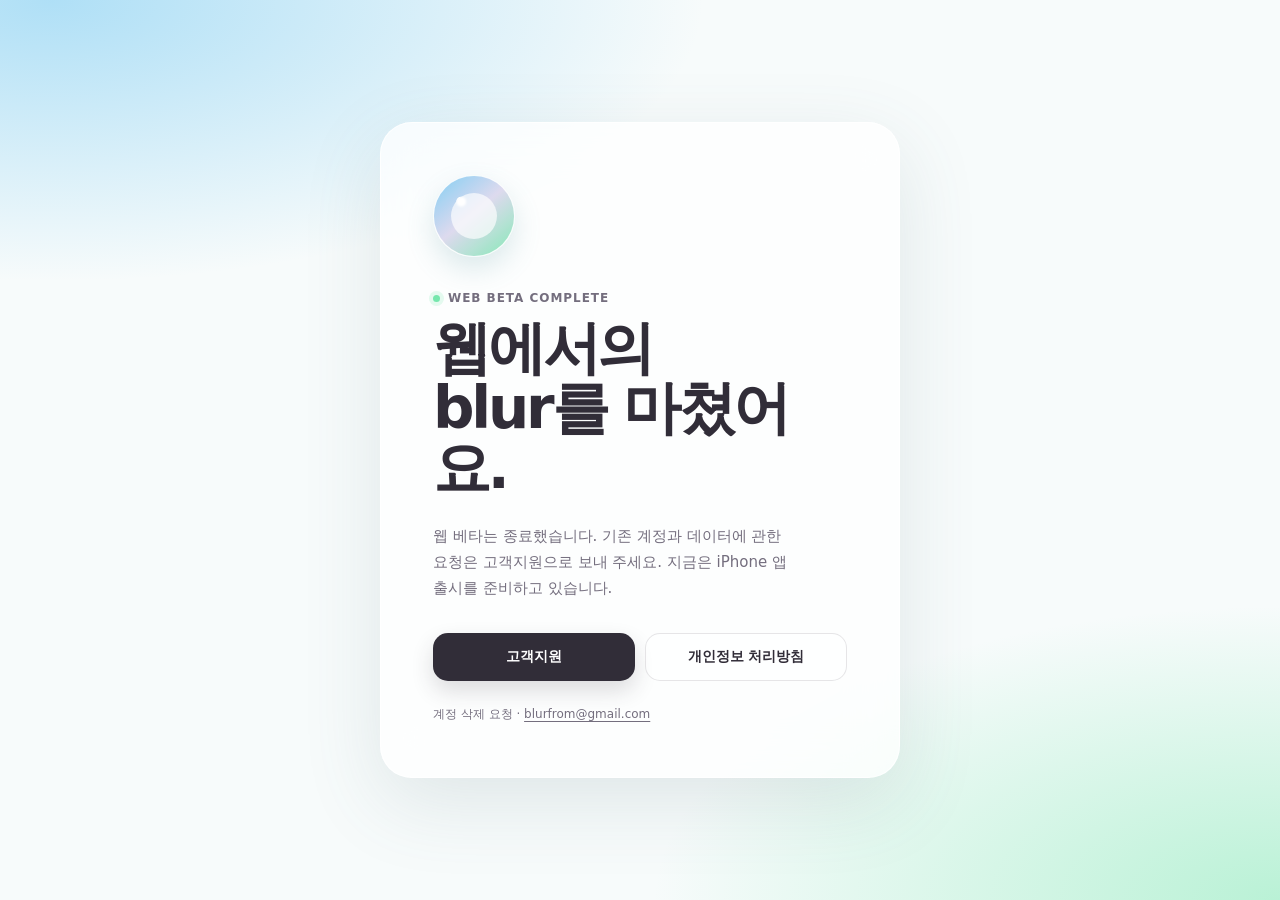
==== commit 7b34c99f: "chore: retire web beta" ====
--- a/index.html
+++ b/index.html
@@ -2,22 +2,206 @@
 <html lang="ko">
   <head>
     <meta charset="utf-8">
-    <meta name="viewport" content="width=device-width, initial-scale=1, viewport-fit=cover, interactive-widget=resizes-content">
-    <meta name="theme-color" content="#fdfeff">
-    <meta name="apple-mobile-web-app-capable" content="yes">
-    <meta name="apple-mobile-web-app-title" content="blur">
-    <meta name="apple-mobile-web-app-status-bar-style" content="default">
-    <title>blur</title>
-    <link rel="manifest" href="./manifest.webmanifest">
-    <link rel="icon" href="./assets/icon.svg" type="image/svg+xml">
-    <link rel="stylesheet" href="https://cdn.jsdelivr.net/gh/orioncactus/pretendard@v1.3.9/dist/web/variable/pretendardvariable-dynamic-subset.min.css">
-    <link rel="stylesheet" href="./styles.css">
+    <meta name="viewport" content="width=device-width, initial-scale=1, viewport-fit=cover">
+    <meta name="theme-color" content="#f7fbfb">
+    <meta name="description" content="blur 웹 베타 종료 안내와 고객지원·개인정보 처리방침 링크">
+    <title>blur 웹 베타 종료 안내</title>
+    <link rel="icon" href="./assets/favicon-32.png" type="image/png" sizes="32x32">
+    <style>
+      :root {
+        color-scheme: light;
+        --ink: #312d38;
+        --muted: #746e7e;
+        --sky: #72c8f2;
+        --mint: #76e7ad;
+        --paper: #f7fbfb;
+        --glass: rgba(255, 255, 255, .72);
+        --line: rgba(49, 45, 56, .12);
+      }
+      * { box-sizing: border-box; }
+      html { min-height: 100%; background: var(--paper); }
+      body {
+        min-height: 100vh;
+        min-height: 100svh;
+        margin: 0;
+        color: var(--ink);
+        font-family: "Pretendard Variable", Pretendard, "SF Pro Text", -apple-system, BlinkMacSystemFont, "Apple SD Gothic Neo", system-ui, sans-serif;
+        background:
+          radial-gradient(75% 46% at 4% 0%, rgba(114, 200, 242, .54), transparent 68%),
+          radial-gradient(72% 48% at 100% 100%, rgba(118, 231, 173, .48), transparent 68%),
+          var(--paper);
+      }
+      main {
+        min-height: 100vh;
+        min-height: 100svh;
+        display: grid;
+        place-items: center;
+        padding: max(28px, env(safe-area-inset-top)) 22px max(28px, env(safe-area-inset-bottom));
+      }
+      article {
+        width: min(100%, 520px);
+        padding: clamp(30px, 8vw, 52px);
+        border: 1px solid rgba(255, 255, 255, .86);
+        border-radius: 32px;
+        background: var(--glass);
+        box-shadow: 0 24px 80px rgba(75, 107, 116, .14);
+        backdrop-filter: blur(24px);
+        -webkit-backdrop-filter: blur(24px);
+      }
+      .mark {
+        position: relative;
+        width: 82px;
+        height: 82px;
+        margin-bottom: 34px;
+        overflow: hidden;
+        border: 1px solid rgba(255, 255, 255, .9);
+        border-radius: 50%;
+        background:
+          radial-gradient(circle at 34% 32%, #fff 0 6%, transparent 7%),
+          linear-gradient(140deg, var(--sky), #d9d5ec 48%, var(--mint));
+        box-shadow: 0 12px 28px rgba(83, 148, 158, .2);
+      }
+      .mark::before {
+        content: "";
+        position: absolute;
+        inset: 17px;
+        border-radius: 50%;
+        background: rgba(255, 255, 255, .7);
+        box-shadow: 0 0 0 18px rgba(255, 255, 255, .12);
+        backdrop-filter: blur(1px);
+        -webkit-backdrop-filter: blur(1px);
+        animation: resolve 900ms cubic-bezier(.2, .8, .2, 1) both;
+      }
+      .status {
+        display: flex;
+        align-items: center;
+        gap: 8px;
+        margin: 0 0 14px;
+        color: var(--muted);
+        font-size: 12px;
+        font-weight: 650;
+        letter-spacing: .08em;
+      }
+      .status::before {
+        content: "";
+        width: 7px;
+        height: 7px;
+        border-radius: 50%;
+        background: var(--mint);
+        box-shadow: 0 0 0 4px rgba(118, 231, 173, .18);
+      }
+      h1 {
+        margin: 0;
+        font-family: ui-rounded, "SF Pro Rounded", "Pretendard Variable", system-ui, sans-serif;
+        font-size: clamp(38px, 10vw, 58px);
+        font-weight: 720;
+        letter-spacing: -.055em;
+        line-height: 1.03;
+      }
+      .copy {
+        max-width: 390px;
+        margin: 24px 0 0;
+        color: var(--muted);
+        font-size: 15px;
+        line-height: 1.75;
+        word-break: keep-all;
+      }
+      nav {
+        display: grid;
+        grid-template-columns: 1fr 1fr;
+        gap: 10px;
+        margin-top: 32px;
+      }
+      .button {
+        display: inline-flex;
+        min-height: 48px;
+        align-items: center;
+        justify-content: center;
+        padding: 12px 16px;
+        border: 1px solid transparent;
+        border-radius: 15px;
+        color: var(--ink);
+        font-size: 14px;
+        font-weight: 650;
+        text-decoration: none;
+        transition: transform 160ms ease, box-shadow 160ms ease, background 160ms ease;
+      }
+      .button.primary {
+        background: var(--ink);
+        color: white;
+        box-shadow: 0 10px 22px rgba(49, 45, 56, .16);
+      }
+      .button.secondary {
+        border-color: var(--line);
+        background: rgba(255, 255, 255, .58);
+      }
+      .button:hover { transform: translateY(-1px); }
+      .button:focus-visible {
+        outline: 3px solid rgba(114, 200, 242, .54);
+        outline-offset: 3px;
+      }
+      footer {
+        margin-top: 24px;
+        color: var(--muted);
+        font-size: 12px;
+        line-height: 1.6;
+      }
+      footer a { color: inherit; text-underline-offset: 3px; }
+      @keyframes resolve {
+        from { opacity: .1; transform: scale(.42); filter: blur(8px); }
+        to { opacity: 1; transform: scale(1); filter: blur(0); }
+      }
+      @media (max-width: 420px) {
+        article { border-radius: 26px; }
+        nav { grid-template-columns: 1fr; }
+      }
+      @media (prefers-reduced-motion: reduce) {
+        *, *::before, *::after { animation: none !important; transition: none !important; }
+      }
+    </style>
   </head>
   <body>
-    <main id="app" aria-live="polite"></main>
-    <input id="photo-input" hidden type="file" accept="image/*" capture="environment">
-    <input id="album-input" hidden type="file" accept="image/*,video/*">
-    <input id="avatar-input" hidden type="file" accept="image/*">
-    <script type="module" src="./app.js"></script>
+    <main>
+      <article aria-labelledby="retirement-title">
+        <div class="mark" aria-hidden="true"></div>
+        <p class="status">WEB BETA COMPLETE</p>
+        <h1 id="retirement-title">웹에서의<br>blur를 마쳤어요.</h1>
+        <p class="copy">웹 베타는 종료했습니다. 기존 계정과 데이터에 관한 요청은 고객지원으로 보내 주세요. 지금은 iPhone 앱 출시를 준비하고 있습니다.</p>
+        <nav aria-label="도움말 링크">
+          <a class="button primary" href="./legal/support.html">고객지원</a>
+          <a class="button secondary" href="./legal/privacy.html">개인정보 처리방침</a>
+        </nav>
+        <footer>
+          계정 삭제 요청 · <a href="mailto:blurfrom@gmail.com">blurfrom@gmail.com</a>
+        </footer>
+      </article>
+    </main>
+    <script>
+      (async () => {
+        const authKey = "sb-nzrfzxpqvhdkmogpsscz-auth-token";
+        const blurKeys = ["blur-service-state-v2", "blur-notif-seen", "blur-bg", "blur-kb-height"];
+        try {
+          for (const key of blurKeys) localStorage.removeItem(key);
+          for (let index = localStorage.length - 1; index >= 0; index -= 1) {
+            const key = localStorage.key(index);
+            if (key === authKey || key?.startsWith(`${authKey}.`)) localStorage.removeItem(key);
+          }
+        } catch {}
+
+        try {
+          if ("serviceWorker" in navigator) {
+            const registrations = await navigator.serviceWorker.getRegistrations();
+            const scope = new URL("./", location.href).href;
+            await Promise.all(registrations.filter((registration) => registration.scope === scope).map(async (registration) => {
+              try { await (await registration.pushManager?.getSubscription())?.unsubscribe(); } catch {}
+              return registration.unregister();
+            }));
+          }
+          if ("caches" in window) {
+            await Promise.all((await caches.keys()).filter((key) => key.startsWith("blur-service-")).map((key) => caches.delete(key)));
+          }
+        } catch {}
+      })();
+    </script>
   </body>
 </html>
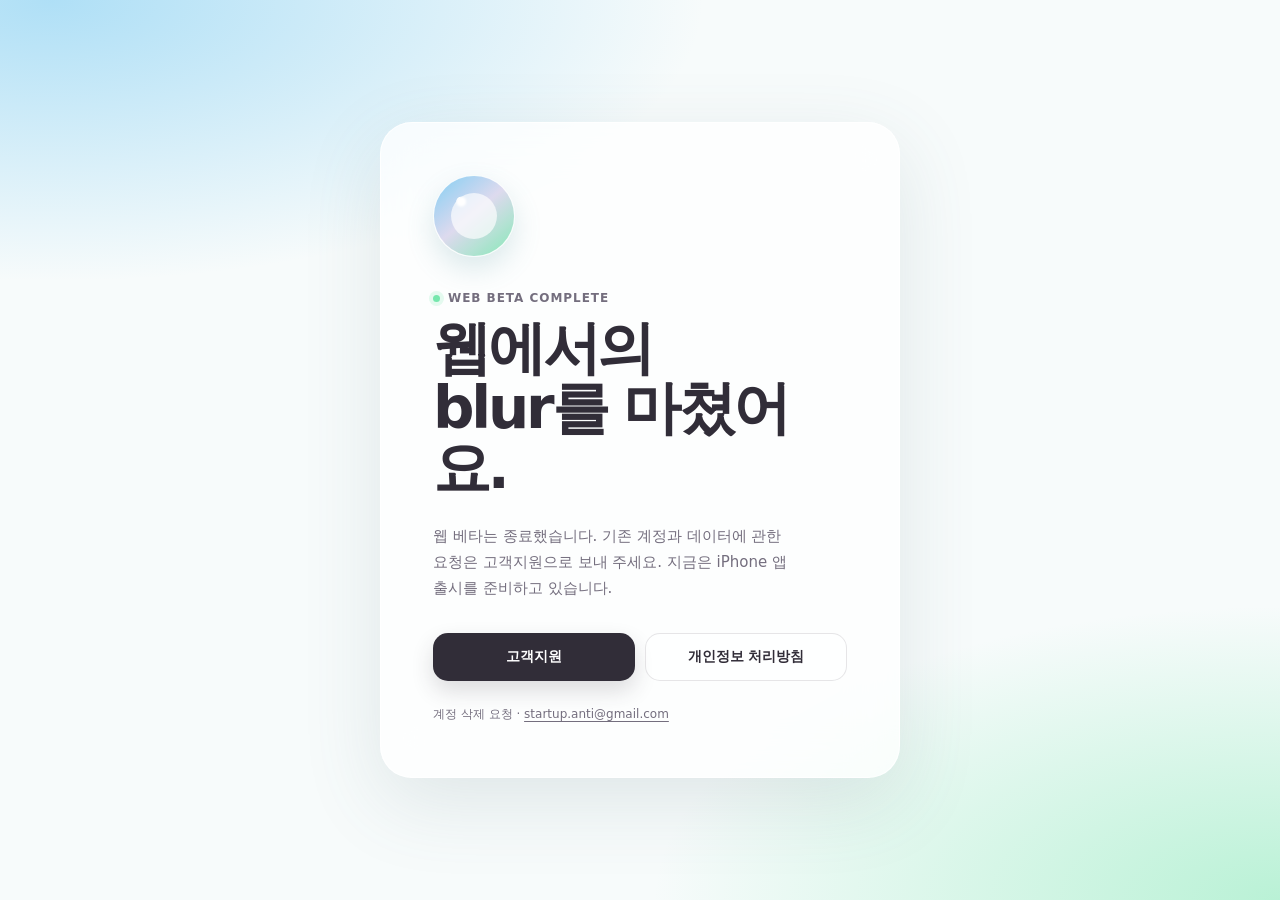
==== commit c23d1f22: "chore: update support email" ====
--- a/index.html
+++ b/index.html
@@ -172,7 +172,7 @@
           <a class="button secondary" href="./legal/privacy.html">개인정보 처리방침</a>
         </nav>
         <footer>
-          계정 삭제 요청 · <a href="mailto:blurfrom@gmail.com">blurfrom@gmail.com</a>
+          계정 삭제 요청 · <a href="mailto:startup.anti@gmail.com">startup.anti@gmail.com</a>
         </footer>
       </article>
     </main>
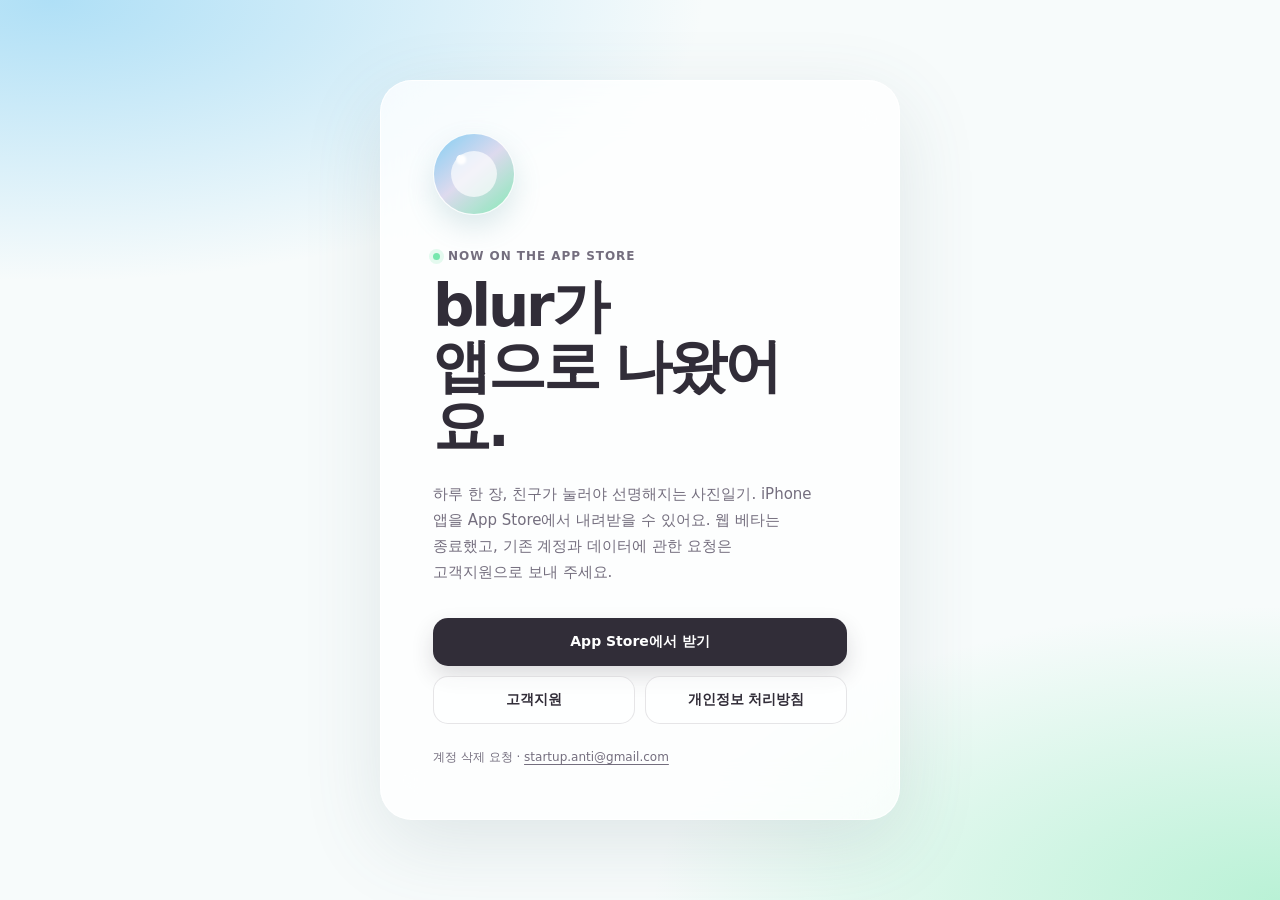
==== commit 6f098535: "fix: 마케팅 URL 페이지에 App Store 링크 출시된 앱을 "출시를 준비하고 있습니다"라고 소개하고 apps.apple.com 링크가 한 군데도 없던 것 → 문구 2줄 교" ====
--- a/index.html
+++ b/index.html
@@ -4,8 +4,8 @@
     <meta charset="utf-8">
     <meta name="viewport" content="width=device-width, initial-scale=1, viewport-fit=cover">
     <meta name="theme-color" content="#f7fbfb">
-    <meta name="description" content="blur 웹 베타 종료 안내와 고객지원·개인정보 처리방침 링크">
-    <title>blur 웹 베타 종료 안내</title>
+    <meta name="description" content="blur — 하루 한 장씩 나누는 사진일기. App Store에서 내려받고, 고객지원·개인정보 처리방침을 확인하세요.">
+    <title>blur — 함께 보는 사진일기</title>
     <link rel="icon" href="./assets/favicon-32.png" type="image/png" sizes="32x32">
     <style>
       :root {
@@ -135,6 +135,7 @@
         border-color: var(--line);
         background: rgba(255, 255, 255, .58);
       }
+      .button.wide { grid-column: 1 / -1; }
       .button:hover { transform: translateY(-1px); }
       .button:focus-visible {
         outline: 3px solid rgba(114, 200, 242, .54);
@@ -162,13 +163,14 @@
   </head>
   <body>
     <main>
-      <article aria-labelledby="retirement-title">
+      <article aria-labelledby="store-title">
         <div class="mark" aria-hidden="true"></div>
-        <p class="status">WEB BETA COMPLETE</p>
-        <h1 id="retirement-title">웹에서의<br>blur를 마쳤어요.</h1>
-        <p class="copy">웹 베타는 종료했습니다. 기존 계정과 데이터에 관한 요청은 고객지원으로 보내 주세요. 지금은 iPhone 앱 출시를 준비하고 있습니다.</p>
-        <nav aria-label="도움말 링크">
-          <a class="button primary" href="./legal/support.html">고객지원</a>
+        <p class="status">NOW ON THE APP STORE</p>
+        <h1 id="store-title">blur가<br>앱으로 나왔어요.</h1>
+        <p class="copy">하루 한 장, 친구가 눌러야 선명해지는 사진일기. iPhone 앱을 App Store에서 내려받을 수 있어요. 웹 베타는 종료했고, 기존 계정과 데이터에 관한 요청은 고객지원으로 보내 주세요.</p>
+        <nav aria-label="앱 내려받기와 도움말 링크">
+          <a class="button primary wide" href="https://apps.apple.com/kr/app/id6805774340">App Store에서 받기</a>
+          <a class="button secondary" href="./legal/support.html">고객지원</a>
           <a class="button secondary" href="./legal/privacy.html">개인정보 처리방침</a>
         </nav>
         <footer>
